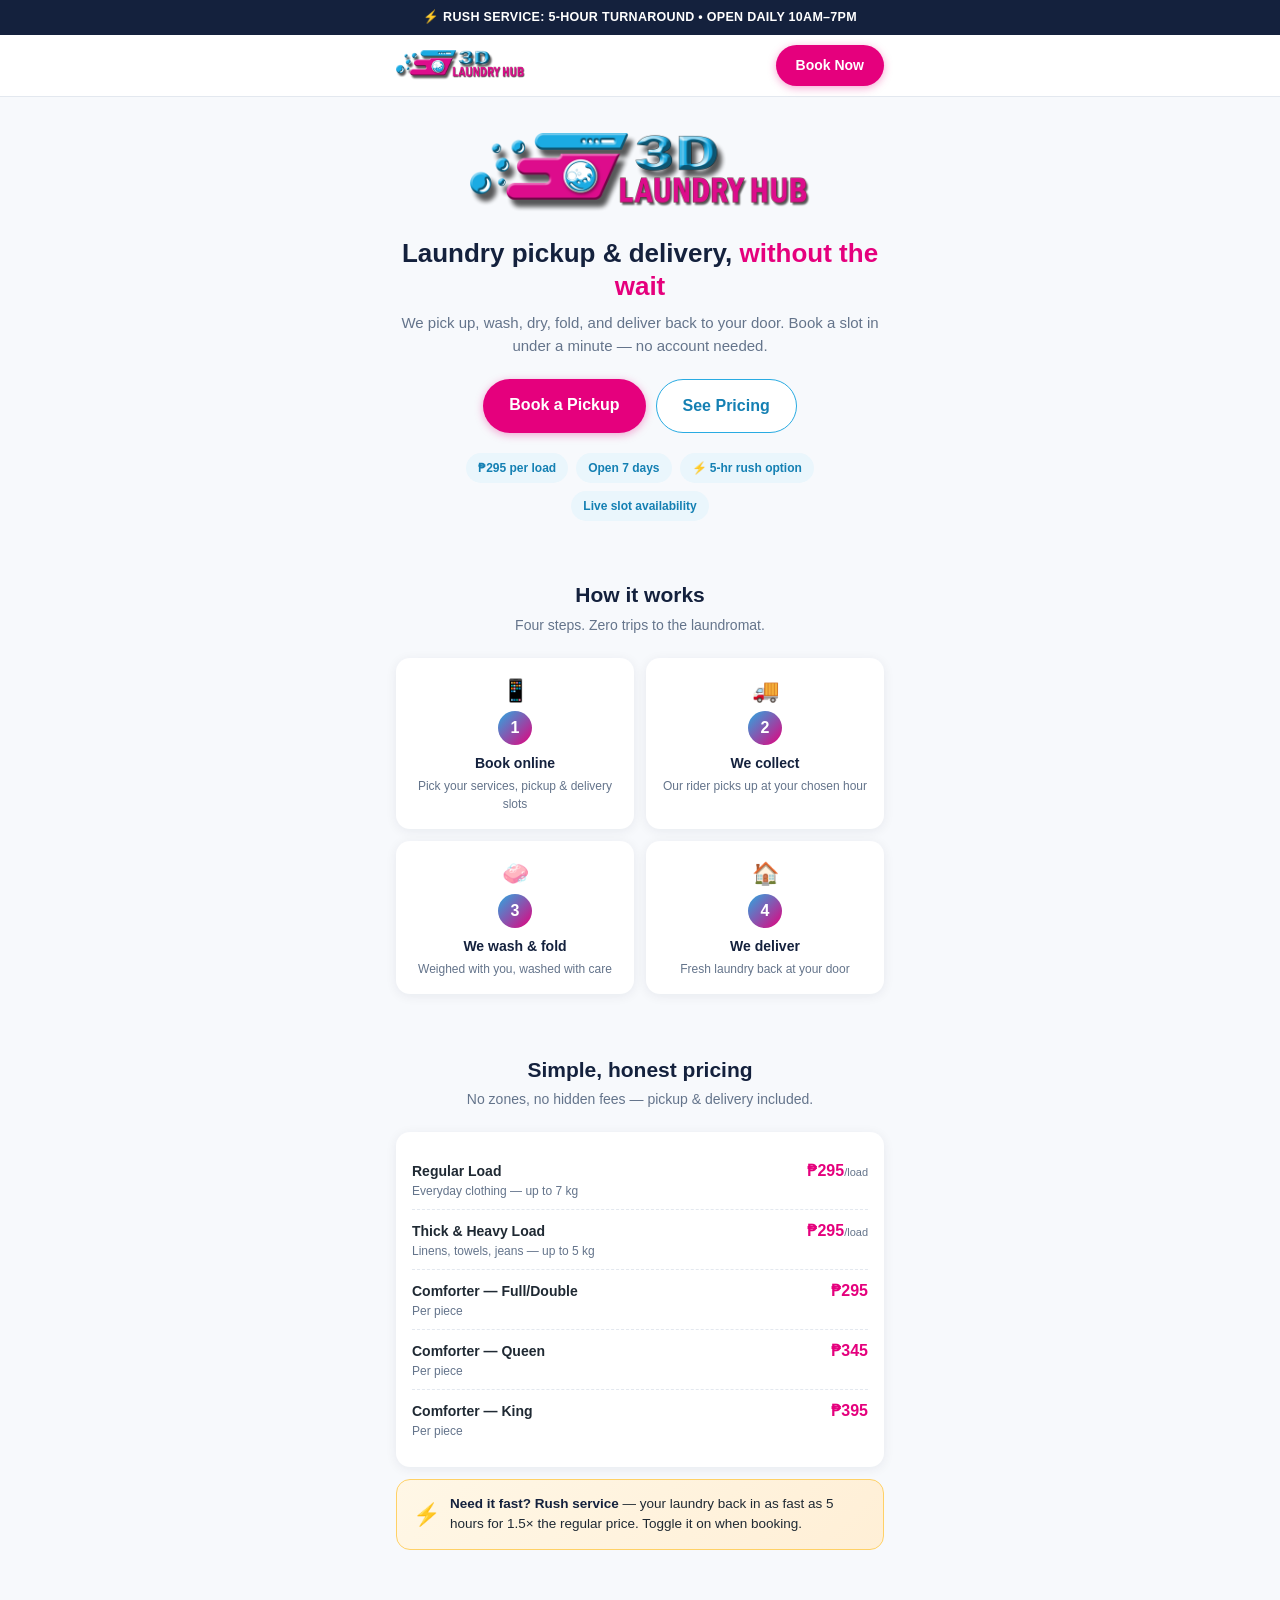
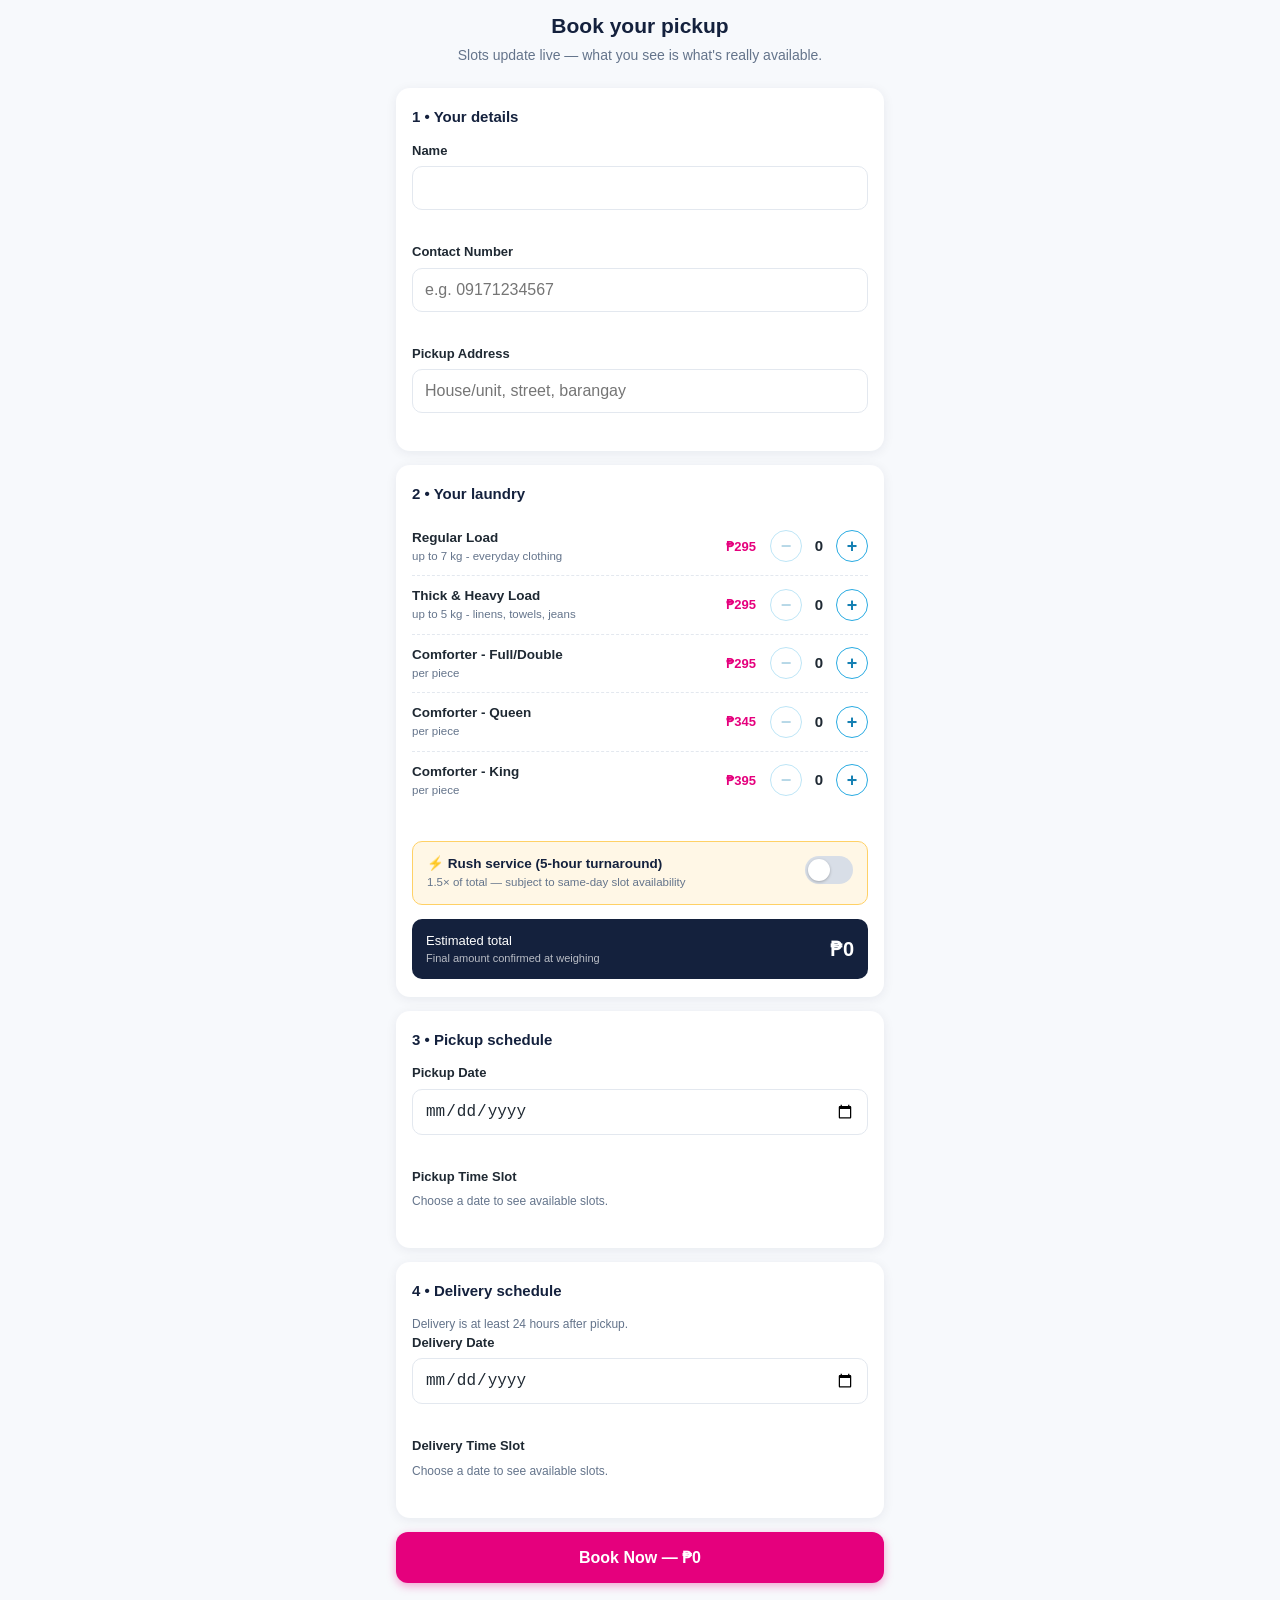
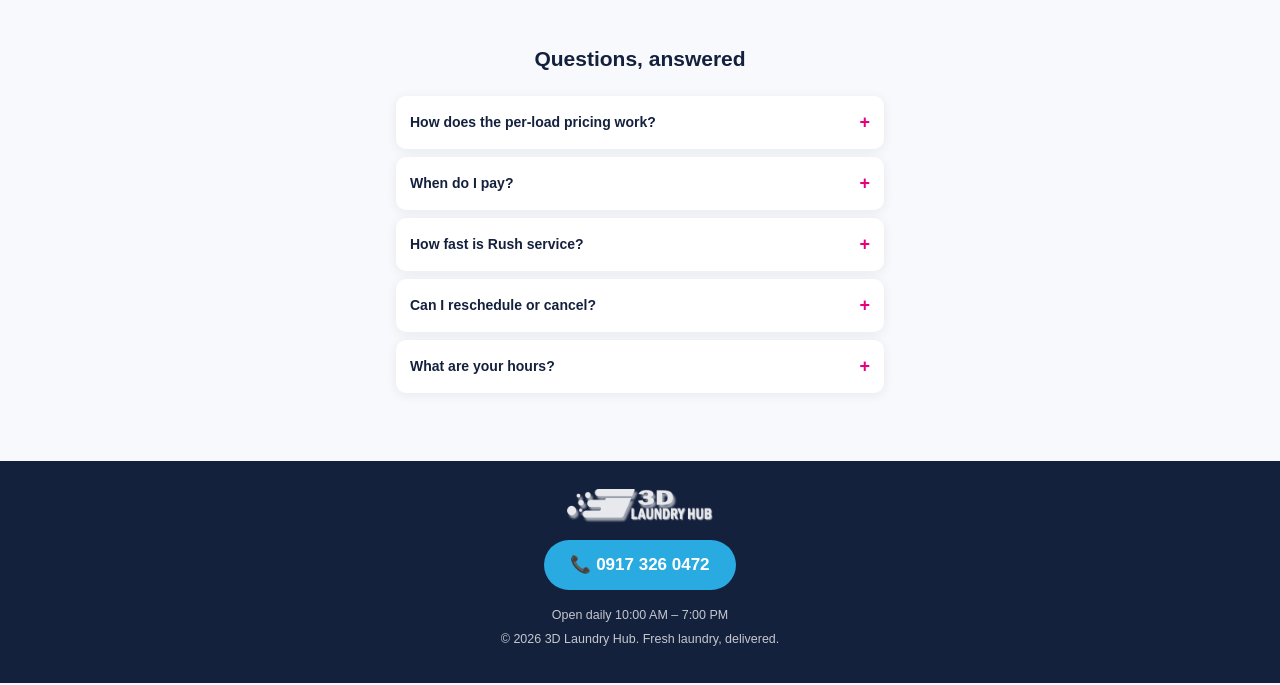
==== index.html @ 8d968ecc "Add files via upload" ====
<!DOCTYPE html>
<html lang="en">
<head>
  <meta charset="utf-8">
  <meta name="viewport" content="width=device-width, initial-scale=1">
  <title>3D Laundry Hub - Laundry Pickup & Delivery | Book Online</title>
  <meta name="description" content="Book laundry pickup & delivery online. Wash, dry & fold from P295/load. Rush 5-hour service available. Open 10AM-7PM daily.">
  <link rel="icon" type="image/png" href="icon.png">
  <link rel="apple-touch-icon" href="icon.png">
  <style>
    :root {
      --pink: #e5007d;
      --pink-dark: #b80065;
      --blue: #29abe2;
      --blue-dark: #1580b3;
      --navy: #14213d;
      --ok: #2e9e5b;
      --err: #d1453b;
      --bg: #f7f9fc;
      --card: #ffffff;
      --border: #e3e8ef;
      --text: #1f2933;
      --muted: #64748b;
      --radius: 14px;
      --shadow: 0 2px 12px rgba(20, 33, 61, 0.07);
    }
    * { box-sizing: border-box; }
    html { scroll-behavior: smooth; }
    body {
      margin: 0;
      font-family: -apple-system, BlinkMacSystemFont, "Segoe UI", Roboto, Helvetica, Arial, sans-serif;
      background: var(--bg);
      color: var(--text);
      line-height: 1.5;
    }
    .wrap { max-width: 520px; margin: 0 auto; padding: 0 16px; }

    /* Promo bar */
    .promo {
      background: var(--navy);
      color: #fff;
      text-align: center;
      font-size: 12.5px;
      font-weight: 600;
      letter-spacing: 0.3px;
      padding: 8px 12px;
    }
    .promo .zap { color: #ffd166; }

    /* Header */
    .site-header {
      position: sticky;
      top: 0;
      z-index: 50;
      background: rgba(255,255,255,0.95);
      backdrop-filter: blur(8px);
      border-bottom: 1px solid var(--border);
    }
    .site-header .bar {
      display: flex;
      align-items: center;
      justify-content: space-between;
      padding: 10px 16px;
      max-width: 520px;
      margin: 0 auto;
    }
    .site-header img { height: 30px; width: auto; }
    .btn {
      display: inline-block;
      border: none;
      border-radius: 999px;
      font-weight: 700;
      cursor: pointer;
      text-decoration: none;
      text-align: center;
    }
    .btn-primary {
      background: var(--pink);
      color: #fff;
      padding: 10px 20px;
      font-size: 14px;
      box-shadow: 0 2px 8px rgba(229, 0, 125, 0.35);
    }
    .btn-primary:active { background: var(--pink-dark); }

    /* Hero */
    .hero { text-align: center; padding: 36px 0 28px; }
    .hero img.logo { width: 82%; max-width: 340px; height: auto; margin-bottom: 18px; }
    .hero h1 {
      font-size: 26px;
      line-height: 1.25;
      margin: 0 0 10px;
      color: var(--navy);
      font-weight: 800;
    }
    .hero h1 .accent { color: var(--pink); }
    .hero p.sub { color: var(--muted); font-size: 15px; margin: 0 0 22px; }
    .hero .cta-row { display: flex; gap: 10px; justify-content: center; flex-wrap: wrap; }
    .btn-big { padding: 14px 26px; font-size: 16px; }
    .btn-ghost {
      background: #fff;
      color: var(--blue-dark);
      border: 1.5px solid var(--blue);
      padding: 14px 26px;
      font-size: 16px;
    }
    .badges { display: flex; gap: 8px; justify-content: center; flex-wrap: wrap; margin-top: 20px; }
    .badge {
      background: #eaf6fc;
      color: var(--blue-dark);
      font-size: 12px;
      font-weight: 600;
      padding: 6px 12px;
      border-radius: 999px;
    }

    /* Sections */
    section { padding: 30px 0; }
    .section-title {
      text-align: center;
      font-size: 21px;
      font-weight: 800;
      color: var(--navy);
      margin: 0 0 4px;
    }
    .section-sub { text-align: center; color: var(--muted); font-size: 14px; margin: 0 0 22px; }

    /* Steps */
    .steps { display: grid; grid-template-columns: 1fr 1fr; gap: 12px; }
    .step {
      background: var(--card);
      border-radius: var(--radius);
      padding: 16px 14px;
      box-shadow: var(--shadow);
      text-align: center;
    }
    .step .num {
      width: 34px; height: 34px;
      border-radius: 50%;
      background: linear-gradient(135deg, var(--blue), var(--pink));
      color: #fff;
      font-weight: 800;
      line-height: 34px;
      margin: 0 auto 8px;
    }
    .step .emoji { font-size: 22px; display: block; margin-bottom: 4px; }
    .step h3 { font-size: 14px; margin: 0 0 3px; color: var(--navy); }
    .step p { font-size: 12px; color: var(--muted); margin: 0; }

    /* Pricing */
    .price-card {
      background: var(--card);
      border-radius: var(--radius);
      box-shadow: var(--shadow);
      padding: 18px 16px;
      margin-bottom: 12px;
    }
    .price-row {
      display: flex;
      justify-content: space-between;
      align-items: baseline;
      padding: 9px 0;
      border-bottom: 1px dashed var(--border);
    }
    .price-row:last-child { border-bottom: none; }
    .price-row .name { font-size: 14px; font-weight: 600; }
    .price-row .name small { display: block; font-weight: 400; color: var(--muted); font-size: 12px; }
    .price-row .amt { font-size: 16px; font-weight: 800; color: var(--pink); white-space: nowrap; }
    .rush-banner {
      background: linear-gradient(135deg, #fff7e6, #ffefd6);
      border: 1px solid #ffd166;
      border-radius: var(--radius);
      padding: 14px 16px;
      font-size: 13.5px;
      display: flex;
      gap: 10px;
      align-items: center;
    }
    .rush-banner .icon { font-size: 22px; }
    .rush-banner b { color: var(--navy); }

    /* Booking form */
    .card {
      background: var(--card);
      border-radius: var(--radius);
      padding: 18px 16px;
      margin-bottom: 14px;
      box-shadow: var(--shadow);
    }
    .card h2 { font-size: 15px; margin: 0 0 12px; color: var(--navy); }
    label { display: block; font-size: 13px; font-weight: 600; margin: 12px 0 6px; }
    label:first-of-type { margin-top: 0; }
    input[type="text"], input[type="tel"], input[type="date"] {
      width: 100%;
      padding: 12px;
      font-size: 16px;
      border: 1px solid var(--border);
      border-radius: 10px;
      background: #fff;
      color: var(--text);
    }
    input:focus { outline: 2px solid var(--blue); outline-offset: 1px; }
    .error-text { color: var(--err); font-size: 12.5px; margin-top: 5px; min-height: 15px; }

    /* Service quantity rows */
    .svc-row {
      display: flex;
      align-items: center;
      justify-content: space-between;
      gap: 10px;
      padding: 10px 0;
      border-bottom: 1px dashed var(--border);
    }
    .svc-row:last-of-type { border-bottom: none; }
    .svc-info { flex: 1; }
    .svc-info .n { font-size: 13.5px; font-weight: 600; }
    .svc-info .d { font-size: 11.5px; color: var(--muted); }
    .svc-price { font-size: 13px; font-weight: 700; color: var(--pink); white-space: nowrap; margin-right: 4px; }
    .qty { display: flex; align-items: center; gap: 8px; }
    .qty button {
      width: 32px; height: 32px;
      border-radius: 50%;
      border: 1.5px solid var(--blue);
      background: #fff;
      color: var(--blue-dark);
      font-size: 18px;
      font-weight: 700;
      cursor: pointer;
      line-height: 1;
    }
    .qty button:disabled { opacity: 0.3; cursor: default; }
    .qty .q { min-width: 18px; text-align: center; font-weight: 700; font-size: 15px; }

    /* Rush toggle */
    .rush-toggle {
      display: flex;
      align-items: center;
      justify-content: space-between;
      background: #fff7e6;
      border: 1px solid #ffd166;
      border-radius: 10px;
      padding: 12px 14px;
      margin-top: 12px;
    }
    .rush-toggle .t { font-size: 13.5px; font-weight: 700; color: var(--navy); }
    .rush-toggle .t small { display: block; font-weight: 400; color: var(--muted); font-size: 11.5px; }
    .switch { position: relative; width: 48px; height: 28px; flex-shrink: 0; }
    .switch input { opacity: 0; width: 0; height: 0; }
    .slider {
      position: absolute; inset: 0;
      background: #d8dee7;
      border-radius: 999px;
      transition: 0.2s;
      cursor: pointer;
    }
    .slider:before {
      content: "";
      position: absolute;
      width: 22px; height: 22px;
      left: 3px; top: 3px;
      background: #fff;
      border-radius: 50%;
      transition: 0.2s;
      box-shadow: 0 1px 3px rgba(0,0,0,0.25);
    }
    .switch input:checked + .slider { background: var(--pink); }
    .switch input:checked + .slider:before { transform: translateX(20px); }

    /* Total */
    .total-bar {
      display: flex;
      justify-content: space-between;
      align-items: center;
      margin-top: 14px;
      padding: 12px 14px;
      background: var(--navy);
      border-radius: 10px;
      color: #fff;
    }
    .total-bar .lbl { font-size: 13px; }
    .total-bar .lbl small { display: block; opacity: 0.7; font-size: 11px; }
    .total-bar .val { font-size: 20px; font-weight: 800; }

    /* Slots */
    .slot-grid { display: grid; grid-template-columns: 1fr 1fr 1fr; gap: 8px; margin-top: 4px; }
    .slot-btn {
      padding: 10px 4px;
      font-size: 12px;
      font-weight: 600;
      border: 1.5px solid var(--border);
      border-radius: 10px;
      background: #fff;
      text-align: center;
      cursor: pointer;
    }
    .slot-btn.selected { border-color: var(--pink); background: var(--pink); color: #fff; }
    .slot-btn.full {
      background: #eef1f5;
      color: #b3bcc7;
      border-color: #eef1f5;
      cursor: not-allowed;
      text-decoration: line-through;
    }
    .slot-hint { font-size: 12px; color: var(--muted); margin-top: 6px; }

    button#submitBtn {
      width: 100%;
      padding: 16px;
      font-size: 16px;
      font-weight: 800;
      color: #fff;
      background: var(--pink);
      border: none;
      border-radius: 12px;
      cursor: pointer;
      box-shadow: 0 3px 10px rgba(229, 0, 125, 0.35);
    }
    button#submitBtn:disabled { background: #d8a0c2; cursor: not-allowed; box-shadow: none; }

    .banner {
      display: none;
      padding: 12px 14px;
      border-radius: 10px;
      font-size: 13.5px;
      margin-bottom: 14px;
    }
    .banner.error { background: #fdeceb; color: var(--err); border: 1px solid #f6c7c3; }

    /* Confirmation */
    #confirmScreen { display: none; text-align: center; padding-top: 10px; }
    #confirmScreen .check {
      width: 60px; height: 60px;
      border-radius: 50%;
      background: var(--ok);
      color: #fff;
      font-size: 32px;
      line-height: 60px;
      margin: 0 auto 14px;
    }
    .code-box {
      background: #eaf6fc;
      border: 2px dashed var(--blue);
      border-radius: 12px;
      padding: 12px;
      margin: 14px 0;
    }
    .code-box .c { font-size: 26px; font-weight: 800; letter-spacing: 3px; color: var(--navy); }
    .code-box .l { font-size: 12px; color: var(--muted); }
    .summary-row {
      display: flex; justify-content: space-between;
      padding: 10px 0;
      border-bottom: 1px solid var(--border);
      font-size: 14px; text-align: left;
    }
    .summary-row:last-child { border-bottom: none; }
    .summary-row .label { color: var(--muted); }
    .summary-row .value { font-weight: 600; text-align: right; }

    /* FAQ */
    details {
      background: var(--card);
      border-radius: 10px;
      box-shadow: var(--shadow);
      margin-bottom: 8px;
      padding: 0 14px;
    }
    summary {
      font-size: 14px; font-weight: 600;
      padding: 13px 0;
      cursor: pointer;
      color: var(--navy);
      list-style: none;
      display: flex; justify-content: space-between; align-items: center;
    }
    summary::after { content: "+"; color: var(--pink); font-size: 18px; font-weight: 700; }
    details[open] summary::after { content: "-"; }
    details p { font-size: 13px; color: var(--muted); margin: 0 0 13px; }

    /* Footer */
    footer {
      background: var(--navy);
      color: #fff;
      text-align: center;
      padding: 28px 16px 34px;
      margin-top: 30px;
    }
    footer .phone {
      display: inline-block;
      background: var(--blue);
      color: #fff;
      font-weight: 800;
      font-size: 17px;
      padding: 12px 26px;
      border-radius: 999px;
      text-decoration: none;
      margin: 10px 0;
    }
    footer p { font-size: 12.5px; opacity: 0.75; margin: 6px 0 0; }

    .spinner {
      display: inline-block;
      width: 14px; height: 14px;
      border: 2px solid rgba(255,255,255,0.4);
      border-top-color: #fff;
      border-radius: 50%;
      animation: spin 0.7s linear infinite;
      margin-right: 6px;
      vertical-align: -2px;
    }
    @keyframes spin { to { transform: rotate(360deg); } }
  </style>
</head>
<body>

  <div class="promo"><span class="zap">&#9889;</span> RUSH SERVICE: 5-HOUR TURNAROUND &bull; OPEN DAILY 10AM&ndash;7PM</div>

  <header class="site-header">
    <div class="bar">
      <img src="logo.png" alt="3D Laundry Hub">
      <a href="#book" class="btn btn-primary">Book Now</a>
    </div>
  </header>

  <div class="wrap">

    <section class="hero">
      <img class="logo" src="logo.png" alt="3D Laundry Hub logo">
      <h1>Laundry pickup &amp; delivery, <span class="accent">without the wait</span></h1>
      <p class="sub">We pick up, wash, dry, fold, and deliver back to your door. Book a slot in under a minute &mdash; no account needed.</p>
      <div class="cta-row">
        <a href="#book" class="btn btn-primary btn-big">Book a Pickup</a>
        <a href="#pricing" class="btn btn-ghost">See Pricing</a>
      </div>
      <div class="badges">
        <span class="badge">&#8369;295 per load</span>
        <span class="badge">Open 7 days</span>
        <span class="badge">&#9889; 5-hr rush option</span>
        <span class="badge">Live slot availability</span>
      </div>
    </section>

    <section id="how">
      <h2 class="section-title">How it works</h2>
      <p class="section-sub">Four steps. Zero trips to the laundromat.</p>
      <div class="steps">
        <div class="step"><span class="emoji">&#128241;</span><div class="num">1</div><h3>Book online</h3><p>Pick your services, pickup &amp; delivery slots</p></div>
        <div class="step"><span class="emoji">&#128666;</span><div class="num">2</div><h3>We collect</h3><p>Our rider picks up at your chosen hour</p></div>
        <div class="step"><span class="emoji">&#129532;</span><div class="num">3</div><h3>We wash &amp; fold</h3><p>Weighed with you, washed with care</p></div>
        <div class="step"><span class="emoji">&#127968;</span><div class="num">4</div><h3>We deliver</h3><p>Fresh laundry back at your door</p></div>
      </div>
    </section>

    <section id="pricing">
      <h2 class="section-title">Simple, honest pricing</h2>
      <p class="section-sub">No zones, no hidden fees &mdash; pickup &amp; delivery included.</p>
      <div class="price-card">
        <div class="price-row">
          <div class="name">Regular Load<small>Everyday clothing &mdash; up to 7 kg</small></div>
          <div class="amt">&#8369;295<span style="font-size:11px;color:var(--muted);font-weight:400">/load</span></div>
        </div>
        <div class="price-row">
          <div class="name">Thick &amp; Heavy Load<small>Linens, towels, jeans &mdash; up to 5 kg</small></div>
          <div class="amt">&#8369;295<span style="font-size:11px;color:var(--muted);font-weight:400">/load</span></div>
        </div>
        <div class="price-row">
          <div class="name">Comforter &mdash; Full/Double<small>Per piece</small></div>
          <div class="amt">&#8369;295</div>
        </div>
        <div class="price-row">
          <div class="name">Comforter &mdash; Queen<small>Per piece</small></div>
          <div class="amt">&#8369;345</div>
        </div>
        <div class="price-row">
          <div class="name">Comforter &mdash; King<small>Per piece</small></div>
          <div class="amt">&#8369;395</div>
        </div>
      </div>
      <div class="rush-banner">
        <span class="icon">&#9889;</span>
        <div><b>Need it fast? Rush service</b> &mdash; your laundry back in as fast as 5 hours for 1.5&times; the regular price. Toggle it on when booking.</div>
      </div>
    </section>

    <section id="book">
      <h2 class="section-title">Book your pickup</h2>
      <p class="section-sub">Slots update live &mdash; what you see is what's really available.</p>

      <div id="errorBanner" class="banner error"></div>

      <form id="bookingForm" novalidate>
        <div class="card">
          <h2>1 &bull; Your details</h2>
          <label for="name">Name</label>
          <input type="text" id="name" autocomplete="name">
          <div class="error-text" id="err-name"></div>
          <label for="contact">Contact Number</label>
          <input type="tel" id="contact" autocomplete="tel" placeholder="e.g. 09171234567">
          <div class="error-text" id="err-contact"></div>
          <label for="location">Pickup Address</label>
          <input type="text" id="location" autocomplete="street-address" placeholder="House/unit, street, barangay">
          <div class="error-text" id="err-location"></div>
        </div>

        <div class="card">
          <h2>2 &bull; Your laundry</h2>
          <div id="services"></div>
          <div class="error-text" id="err-services"></div>
          <div class="rush-toggle">
            <div class="t">&#9889; Rush service (5-hour turnaround)<small>1.5&times; of total &mdash; subject to same-day slot availability</small></div>
            <label class="switch"><input type="checkbox" id="rushToggle"><span class="slider"></span></label>
          </div>
          <div class="total-bar">
            <div class="lbl">Estimated total<small>Final amount confirmed at weighing</small></div>
            <div class="val" id="totalVal">&#8369;0</div>
          </div>
        </div>

        <div class="card">
          <h2>3 &bull; Pickup schedule</h2>
          <label for="pickupDate">Pickup Date</label>
          <input type="date" id="pickupDate">
          <div class="error-text" id="err-pickupDate"></div>
          <label>Pickup Time Slot</label>
          <div id="pickupSlots"><div class="slot-hint">Choose a date to see available slots.</div></div>
          <div class="error-text" id="err-pickupSlot"></div>
        </div>

        <div class="card">
          <h2>4 &bull; Delivery schedule</h2>
          <div class="slot-hint" id="turnaroundHint">Delivery is at least 24 hours after pickup.</div>
          <label for="deliveryDate">Delivery Date</label>
          <input type="date" id="deliveryDate">
          <div class="error-text" id="err-deliveryDate"></div>
          <label>Delivery Time Slot</label>
          <div id="deliverySlots"><div class="slot-hint">Choose a date to see available slots.</div></div>
          <div class="error-text" id="err-deliverySlot"></div>
        </div>

        <button type="submit" id="submitBtn">Book Now &mdash; <span id="btnTotal">&#8369;0</span></button>
      </form>

      <div id="confirmScreen">
        <div class="card">
          <div class="check">&#10003;</div>
          <h2 style="font-size:18px;">Booking Confirmed!</h2>
          <p style="color:var(--muted);font-size:13.5px;margin-top:0;">Thank you, <span id="confirmName"></span>! Save your booking code:</p>
          <div class="code-box">
            <div class="c" id="confirmCode"></div>
            <div class="l">Use this code to manage your booking</div>
          </div>
          <div class="summary-row"><span class="label">Services</span><span class="value" id="confirmServices"></span></div>
          <div class="summary-row"><span class="label">Pickup</span><span class="value" id="confirmPickup"></span></div>
          <div class="summary-row"><span class="label">Delivery</span><span class="value" id="confirmDelivery"></span></div>
          <div class="summary-row"><span class="label">Estimated Total</span><span class="value" id="confirmTotal"></span></div>
          <p style="font-size:12.5px;color:var(--muted);margin-top:14px;">
            Final amount is confirmed after weighing at pickup.
            Pay by cash or GCash upon verification &mdash; our rider will assist you.
          </p>
        </div>
      </div>
    </section>

    <section id="faq">
      <h2 class="section-title">Questions, answered</h2>
      <p class="section-sub"></p>
      <details>
        <summary>How does the per-load pricing work?</summary>
        <p>One load is up to 7 kg of regular clothing, or up to 5 kg of thick and heavy items (linens, towels, jeans). We weigh with a digital scale at pickup, in front of you, so the final price is transparent.</p>
      </details>
      <details>
        <summary>When do I pay?</summary>
        <p>After weighing and verification. Pay by cash or GCash &mdash; whichever is easier for you.</p>
      </details>
      <details>
        <summary>How fast is Rush service?</summary>
        <p>As fast as 5 hours from pickup, at 1.5&times; the regular price. Book an early slot (10AM&ndash;1PM pickup) to get same-day delivery.</p>
      </details>
      <details>
        <summary>Can I reschedule or cancel?</summary>
        <p>Yes &mdash; up to the day before your pickup (at least 24 hours notice). Keep your booking code and call us at 0917 326 0472. Self-service rescheduling is coming soon.</p>
      </details>
      <details>
        <summary>What are your hours?</summary>
        <p>We pick up and deliver every day, 10:00 AM to 7:00 PM, in one-hour slots you choose at booking.</p>
      </details>
    </section>

  </div>

  <footer>
    <img src="logo.png" alt="3D Laundry Hub" style="height:34px;filter:brightness(0) invert(1);opacity:0.9;">
    <br>
    <a class="phone" href="tel:09173260472">&#128222; 0917 326 0472</a>
    <p>Open daily 10:00 AM &ndash; 7:00 PM</p>
    <p>&copy; 2026 3D Laundry Hub. Fresh laundry, delivered.</p>
  </footer>

  <script>
    // ====== CONFIG ======
    var API_URL = 'https://script.google.com/macros/s/AKfycby7YtYUymMwzkfJgc5pxge6_zR0FR2Ddfw6ndvMZjZe4oZKZ6F4SxJYLEiwTMeZkJSp/exec';

    var SLOT_LABELS = [
      '10:00 AM - 11:00 AM', '11:00 AM - 12:00 PM', '12:00 PM - 1:00 PM',
      '1:00 PM - 2:00 PM', '2:00 PM - 3:00 PM', '3:00 PM - 4:00 PM',
      '4:00 PM - 5:00 PM', '5:00 PM - 6:00 PM', '6:00 PM - 7:00 PM'
    ];
    var SLOT_START_HOUR = 10; // slot i starts at (10 + i):00

    var SERVICES = [
      { id: 'load_regular', name: 'Regular Load', desc: 'up to 7 kg - everyday clothing', price: 295, unit: 'load' },
      { id: 'load_heavy', name: 'Thick & Heavy Load', desc: 'up to 5 kg - linens, towels, jeans', price: 295, unit: 'load' },
      { id: 'comforter_full', name: 'Comforter - Full/Double', desc: 'per piece', price: 295, unit: 'pc' },
      { id: 'comforter_queen', name: 'Comforter - Queen', desc: 'per piece', price: 345, unit: 'pc' },
      { id: 'comforter_king', name: 'Comforter - King', desc: 'per piece', price: 395, unit: 'pc' }
    ];
    var RUSH_MULTIPLIER = 1.5;
    var NORMAL_GAP_HOURS = 24;
    var RUSH_GAP_HOURS = 5;

    // ====== STATE ======
    var state = {
      qty: {},
      rush: false,
      pickupSlot: null,
      deliverySlot: null,
      pickupAvailability: {},
      deliveryAvailability: {}
    };
    SERVICES.forEach(function (s) { state.qty[s.id] = 0; });

    var form = document.getElementById('bookingForm');
    var submitBtn = document.getElementById('submitBtn');
    var errorBanner = document.getElementById('errorBanner');
    var pickupDateInput = document.getElementById('pickupDate');
    var deliveryDateInput = document.getElementById('deliveryDate');
    var pickupSlotsEl = document.getElementById('pickupSlots');
    var deliverySlotsEl = document.getElementById('deliverySlots');
    var rushToggle = document.getElementById('rushToggle');

    // ====== HELPERS ======
    function todayISO() {
      var d = new Date();
      var tz = d.getTimezoneOffset() * 60000;
      return new Date(d - tz).toISOString().slice(0, 10);
    }
    function addDays(iso, n) {
      var d = new Date(iso + 'T00:00:00');
      d.setDate(d.getDate() + n);
      var tz = d.getTimezoneOffset() * 60000;
      return new Date(d - tz).toISOString().slice(0, 10);
    }
    function peso(n) { return '₱' + n.toLocaleString('en-PH'); }
    function gapHours() { return state.rush ? RUSH_GAP_HOURS : NORMAL_GAP_HOURS; }

    function slotStartMs(dateStr, slotIdx) {
      return new Date(dateStr + 'T00:00:00').getTime() + (SLOT_START_HOUR + slotIdx) * 3600000;
    }

    function minDeliveryDate() {
      if (!pickupDateInput.value) return addDays(todayISO(), state.rush ? 0 : 1);
      if (state.rush) {
        // Rush: same-day possible only if a slot exists >= pickup + 5h
        if (state.pickupSlot !== null) {
          var pIdx = SLOT_LABELS.indexOf(state.pickupSlot);
          var lastStart = slotStartMs(pickupDateInput.value, SLOT_LABELS.length - 1);
          if (lastStart >= slotStartMs(pickupDateInput.value, pIdx) + RUSH_GAP_HOURS * 3600000) {
            return pickupDateInput.value;
          }
        }
        return addDays(pickupDateInput.value, 1);
      }
      return addDays(pickupDateInput.value, 1);
    }

    function isSlotTooEarly(slot) {
      if (!pickupDateInput.value || !state.pickupSlot || !deliveryDateInput.value) return false;
      var pIdx = SLOT_LABELS.indexOf(state.pickupSlot);
      var dIdx = SLOT_LABELS.indexOf(slot);
      return slotStartMs(deliveryDateInput.value, dIdx) <
             slotStartMs(pickupDateInput.value, pIdx) + gapHours() * 3600000;
    }

    // ====== SERVICES UI ======
    function renderServices() {
      var wrap = document.getElementById('services');
      wrap.innerHTML = '';
      SERVICES.forEach(function (s) {
        var row = document.createElement('div');
        row.className = 'svc-row';
        row.innerHTML =
          '<div class="svc-info"><div class="n">' + s.name + '</div><div class="d">' + s.desc + '</div></div>' +
          '<div class="svc-price">' + peso(s.price) + '</div>';
        var qty = document.createElement('div');
        qty.className = 'qty';
        var minus = document.createElement('button');
        minus.type = 'button'; minus.textContent = '−';
        var q = document.createElement('span');
        q.className = 'q'; q.textContent = state.qty[s.id];
        var plus = document.createElement('button');
        plus.type = 'button'; plus.textContent = '+';
        minus.disabled = state.qty[s.id] === 0;
        minus.addEventListener('click', function () { changeQty(s.id, -1); });
        plus.addEventListener('click', function () { changeQty(s.id, 1); });
        qty.appendChild(minus); qty.appendChild(q); qty.appendChild(plus);
        row.appendChild(qty);
        wrap.appendChild(row);
      });
    }
    function changeQty(id, delta) {
      state.qty[id] = Math.max(0, Math.min(9, state.qty[id] + delta));
      document.getElementById('err-services').textContent = '';
      renderServices();
      updateTotal();
    }
    function baseTotal() {
      return SERVICES.reduce(function (sum, s) { return sum + s.price * state.qty[s.id]; }, 0);
    }
    function estimatedTotal() {
      var t = baseTotal();
      return state.rush ? Math.round(t * RUSH_MULTIPLIER) : t;
    }
    function updateTotal() {
      var t = estimatedTotal();
      document.getElementById('totalVal').textContent = peso(t);
      document.getElementById('btnTotal').textContent = peso(t);
    }

    // ====== SLOTS UI ======
    function renderSlots(container, type) {
      container.innerHTML = '';
      container.className = 'slot-grid';
      SLOT_LABELS.forEach(function (slot) {
        var btn = document.createElement('div');
        btn.className = 'slot-btn';
        btn.textContent = slot.replace(':00', '').replace(':00', '').replace(' - ', '-');
        var availability = type === 'pickup' ? state.pickupAvailability : state.deliveryAvailability;
        var remaining = availability[slot];
        var isFull = remaining !== undefined && remaining <= 0;
        var tooEarly = type === 'delivery' && isSlotTooEarly(slot);
        if (isFull || tooEarly) {
          btn.classList.add('full');
        } else {
          btn.addEventListener('click', function () { selectSlot(type, slot); });
        }
        var selected = type === 'pickup' ? state.pickupSlot : state.deliverySlot;
        if (selected === slot && !isFull && !tooEarly) btn.classList.add('selected');
        container.appendChild(btn);
      });
    }

    function selectSlot(type, slot) {
      if (type === 'pickup') {
        state.pickupSlot = slot;
        document.getElementById('err-pickupSlot').textContent = '';
        syncDeliveryConstraints();
        renderSlots(pickupSlotsEl, 'pickup');
      } else {
        state.deliverySlot = slot;
        document.getElementById('err-deliverySlot').textContent = '';
        renderSlots(deliverySlotsEl, 'delivery');
      }
    }

    function syncDeliveryConstraints() {
      var minD = minDeliveryDate();
      deliveryDateInput.min = minD;
      if (pickupDateInput.value && (!deliveryDateInput.value || deliveryDateInput.value < minD)) {
        deliveryDateInput.value = minD;
        loadAvailability('delivery');
        return;
      }
      if (state.deliverySlot && isSlotTooEarly(state.deliverySlot)) state.deliverySlot = null;
      if (deliveryDateInput.value) renderSlots(deliverySlotsEl, 'delivery');
    }

    // ====== API ======
    function api(payload) {
      return fetch(API_URL, {
        method: 'POST',
        body: JSON.stringify(payload) // text/plain body avoids CORS preflight
      }).then(function (r) { return r.json(); });
    }

    function loadAvailability(type) {
      var dateInput = type === 'pickup' ? pickupDateInput : deliveryDateInput;
      var container = type === 'pickup' ? pickupSlotsEl : deliverySlotsEl;
      if (type === 'pickup') { state.pickupSlot = null; } else { state.deliverySlot = null; }
      if (!dateInput.value) {
        container.className = '';
        container.innerHTML = '<div class="slot-hint">Choose a date to see available slots.</div>';
        return;
      }
      container.className = '';
      container.innerHTML = '<div class="slot-hint">Loading availability&hellip;</div>';
      api({ action: 'availability', type: type, date: dateInput.value })
        .then(function (res) {
          if (!res.success) throw new Error(res.error || 'availability failed');
          if (type === 'pickup') { state.pickupAvailability = res.remaining; }
          else { state.deliveryAvailability = res.remaining; }
          renderSlots(container, type);
        })
        .catch(function () {
          container.className = '';
          container.innerHTML = '<div class="slot-hint">Could not load availability. Check your connection and re-pick the date.</div>';
        });
    }

    // ====== EVENTS ======
    rushToggle.addEventListener('change', function () {
      state.rush = rushToggle.checked;
      document.getElementById('turnaroundHint').textContent = state.rush
        ? '⚡ Rush: delivery as fast as 5 hours after pickup.'
        : 'Delivery is at least 24 hours after pickup.';
      updateTotal();
      syncDeliveryConstraints();
    });

    pickupDateInput.min = todayISO();
    deliveryDateInput.min = addDays(todayISO(), 1);

    pickupDateInput.addEventListener('change', function () {
      document.getElementById('err-pickupDate').textContent = '';
      if (pickupDateInput.value && pickupDateInput.value < todayISO()) {
        pickupDateInput.value = todayISO();
      }
      loadAvailability('pickup');
      syncDeliveryConstraints();
    });

    deliveryDateInput.addEventListener('change', function () {
      document.getElementById('err-deliveryDate').textContent = '';
      var minD = minDeliveryDate();
      if (deliveryDateInput.value && deliveryDateInput.value < minD) {
        deliveryDateInput.value = minD;
      }
      loadAvailability('delivery');
    });

    // ====== VALIDATE & SUBMIT ======
    function showBanner(msg) {
      errorBanner.textContent = msg;
      errorBanner.style.display = 'block';
      errorBanner.scrollIntoView({ behavior: 'smooth', block: 'center' });
    }
    function clearErrors() {
      document.querySelectorAll('.error-text').forEach(function (el) { el.textContent = ''; });
      errorBanner.style.display = 'none';
    }
    function setErr(f, m) { document.getElementById('err-' + f).textContent = m; }

    form.addEventListener('submit', function (e) {
      e.preventDefault();
      clearErrors();
      var valid = true;
      var name = document.getElementById('name').value.trim();
      var contact = document.getElementById('contact').value.trim();
      var location = document.getElementById('location').value.trim();

      if (!name) { setErr('name', 'Name is required.'); valid = false; }
      if (!contact || !/^[0-9+\-\s()]{7,15}$/.test(contact)) { setErr('contact', 'Enter a valid contact number.'); valid = false; }
      if (!location) { setErr('location', 'Pickup address is required.'); valid = false; }
      if (baseTotal() === 0) { setErr('services', 'Add at least one load or comforter.'); valid = false; }
      if (!pickupDateInput.value) { setErr('pickupDate', 'Pickup date is required.'); valid = false; }
      if (!deliveryDateInput.value) { setErr('deliveryDate', 'Delivery date is required.'); valid = false; }
      if (!state.pickupSlot) { setErr('pickupSlot', 'Choose a pickup time slot.'); valid = false; }
      if (!state.deliverySlot) { setErr('deliverySlot', 'Choose a delivery time slot.'); valid = false; }
      if (state.pickupSlot && state.deliverySlot && isSlotTooEarly(state.deliverySlot)) {
        setErr('deliverySlot', 'That delivery slot is inside the turnaround time. Pick a later one.'); valid = false;
      }
      if (!valid) return;

      var services = SERVICES.filter(function (s) { return state.qty[s.id] > 0; })
        .map(function (s) { return { id: s.id, name: s.name, qty: state.qty[s.id], price: s.price }; });

      submitBtn.disabled = true;
      submitBtn.innerHTML = '<span class="spinner"></span>Booking&hellip;';

      api({
        action: 'submit',
        name: name, contact: contact, location: location,
        pickupDate: pickupDateInput.value, pickupSlot: state.pickupSlot,
        deliveryDate: deliveryDateInput.value, deliverySlot: state.deliverySlot,
        services: services, rush: state.rush, estimatedTotal: estimatedTotal()
      }).then(function (res) {
        submitBtn.disabled = false;
        submitBtn.innerHTML = 'Book Now &mdash; <span id="btnTotal">' + peso(estimatedTotal()) + '</span>';
        if (!res.success) {
          showBanner(res.error || 'Something went wrong. Please try again.');
          if (res.field === 'pickup') loadAvailability('pickup');
          if (res.field === 'delivery') loadAvailability('delivery');
          return;
        }
        var b = res.booking;
        document.getElementById('confirmName').textContent = b.name;
        document.getElementById('confirmCode').textContent = b.code;
        document.getElementById('confirmServices').textContent = services.map(function (s) { return s.qty + '× ' + s.name; }).join(', ') + (state.rush ? ' (RUSH)' : '');
        document.getElementById('confirmPickup').textContent = b.pickupDate + ', ' + b.pickupSlot;
        document.getElementById('confirmDelivery').textContent = b.deliveryDate + ', ' + b.deliverySlot;
        document.getElementById('confirmTotal').textContent = peso(b.estimatedTotal) + ' (estimated)';
        form.style.display = 'none';
        document.getElementById('confirmScreen').style.display = 'block';
        document.getElementById('confirmScreen').scrollIntoView({ behavior: 'smooth' });
      }).catch(function () {
        submitBtn.disabled = false;
        submitBtn.innerHTML = 'Book Now &mdash; <span id="btnTotal">' + peso(estimatedTotal()) + '</span>';
        showBanner('Could not submit. Please check your connection and try again.');
      });
    });

    // ====== INIT ======
    renderServices();
    updateTotal();
  </script>
</body>
</html>
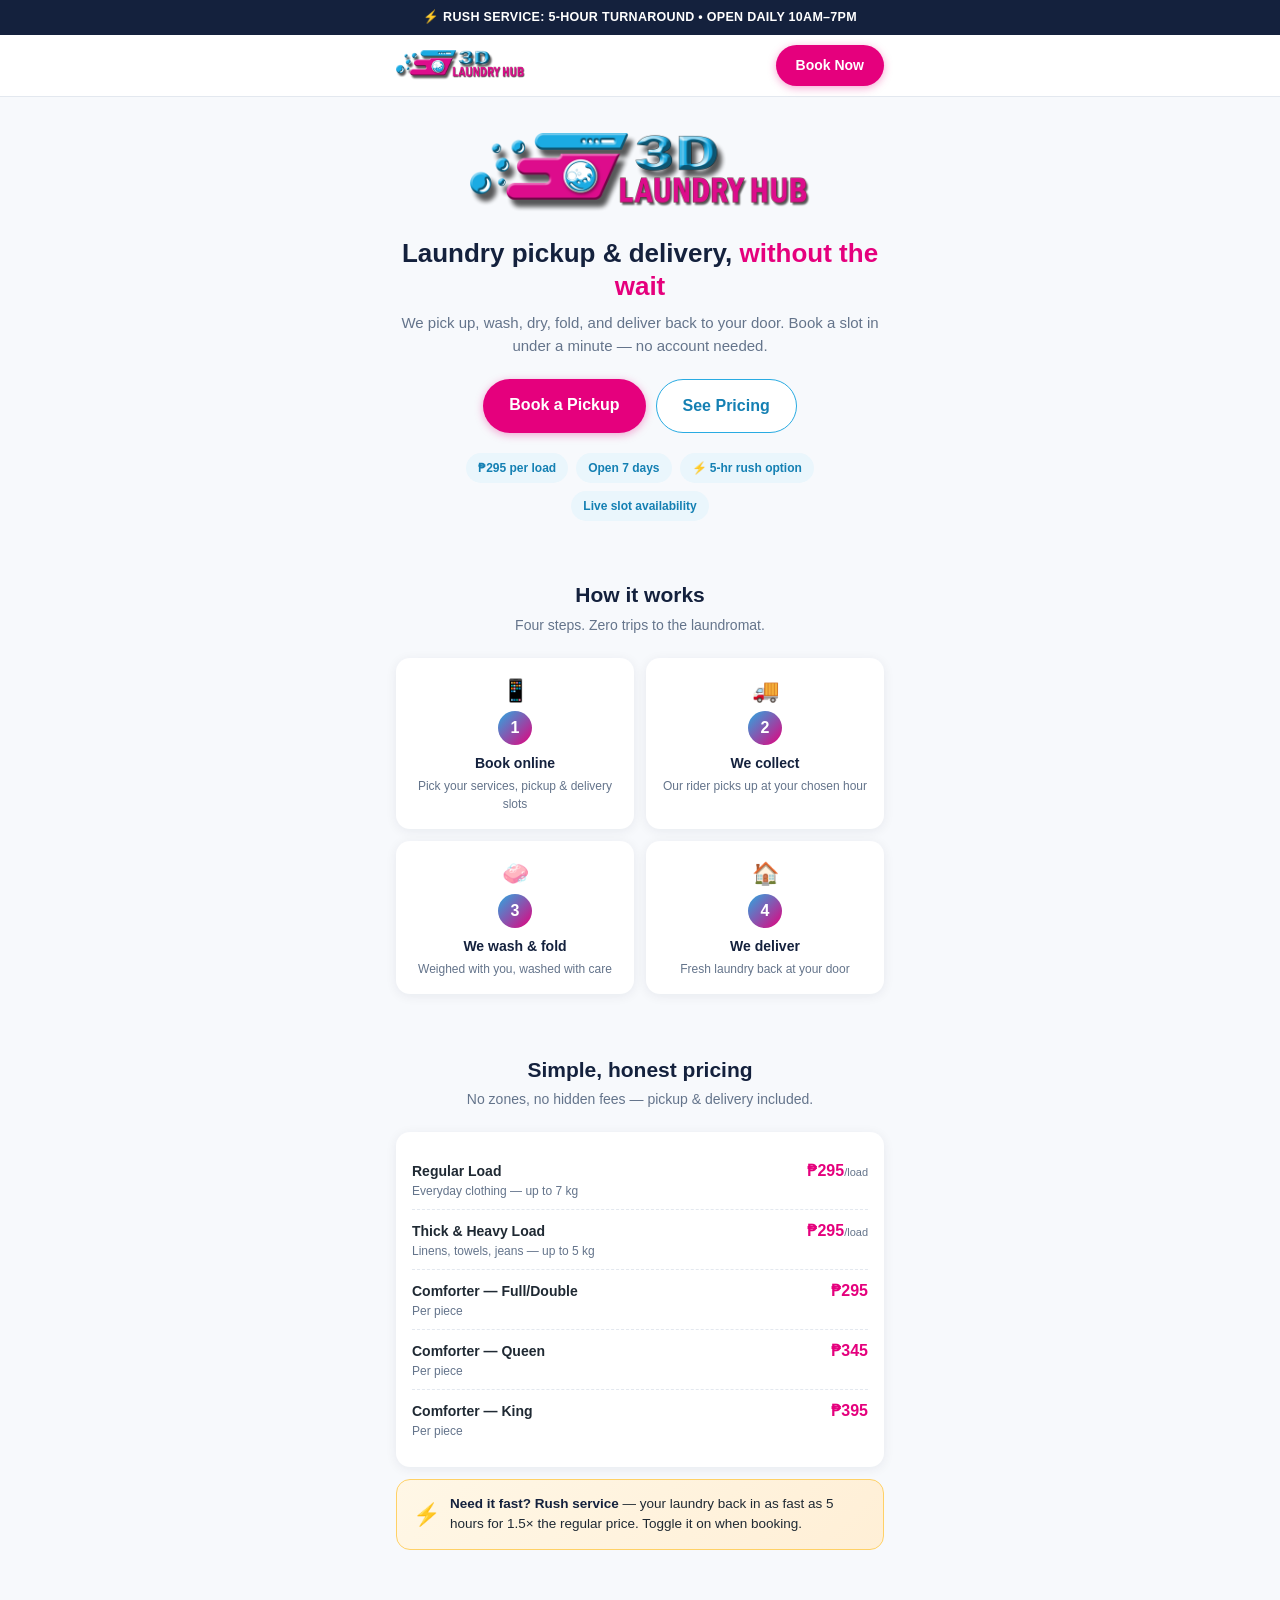
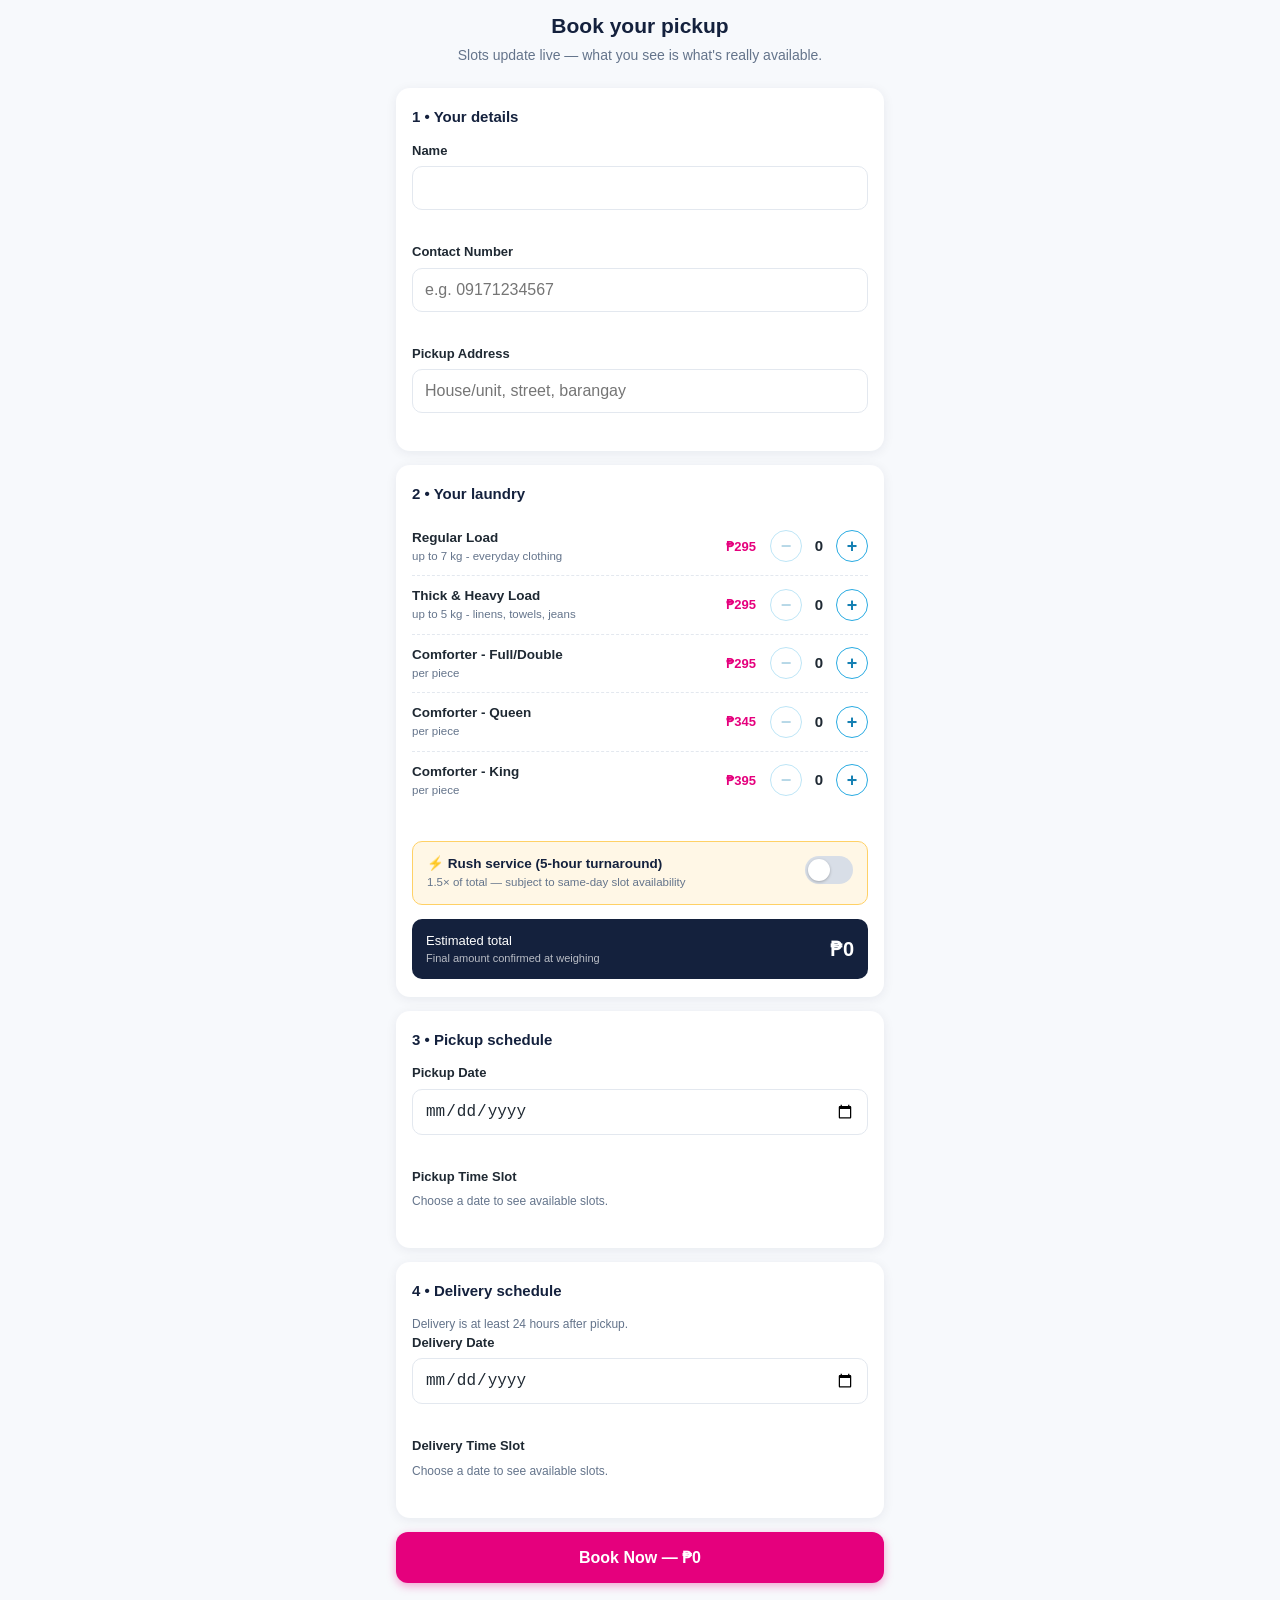
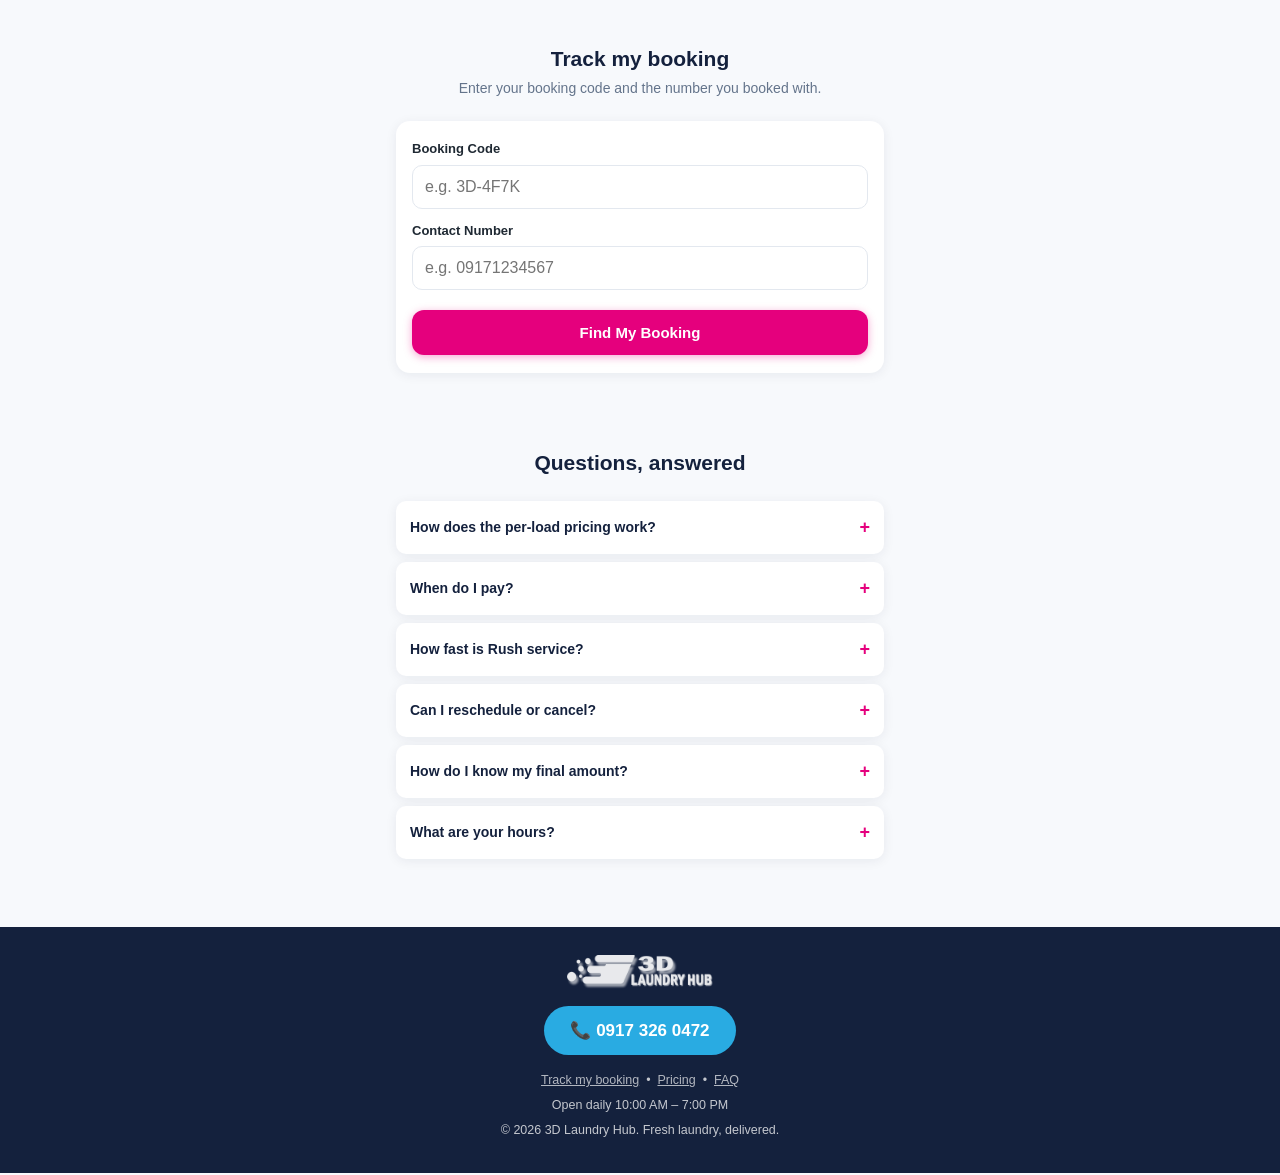
==== commit 2f4d3de9: "Add files via upload" ====
--- a/index.html
+++ b/index.html
@@ -556,7 +556,53 @@
             Final amount is confirmed after weighing at pickup.
             Pay by cash or GCash upon verification &mdash; our rider will assist you.
           </p>
+          <a href="#track" class="btn btn-ghost" style="width:100%;padding:12px;border-radius:12px;font-size:14px;box-sizing:border-box;">Track this booking</a>
         </div>
+      </div>
+    </section>
+
+    <section id="track">
+      <h2 class="section-title">Track my booking</h2>
+      <p class="section-sub">Enter your booking code and the number you booked with.</p>
+      <div class="card">
+        <label for="trackCode">Booking Code</label>
+        <input type="text" id="trackCode" placeholder="e.g. 3D-4F7K" autocapitalize="characters">
+        <label for="trackPhone">Contact Number</label>
+        <input type="tel" id="trackPhone" placeholder="e.g. 09171234567">
+        <div class="error-text" id="err-track"></div>
+        <button type="button" id="trackBtn" class="btn btn-primary" style="width:100%;padding:14px;border-radius:12px;font-size:15px;">Find My Booking</button>
+      </div>
+
+      <div class="card" id="trackResult" style="display:none;">
+        <div style="display:flex;justify-content:space-between;align-items:center;margin-bottom:10px;">
+          <h2 style="margin:0;">Booking <span id="tbCode"></span></h2>
+          <span id="tbStatus" class="badge"></span>
+        </div>
+        <div class="summary-row"><span class="label">Services</span><span class="value" id="tbServices"></span></div>
+        <div class="summary-row"><span class="label">Pickup</span><span class="value" id="tbPickup"></span></div>
+        <div class="summary-row"><span class="label">Delivery</span><span class="value" id="tbDelivery"></span></div>
+        <div class="summary-row"><span class="label" id="tbAmountLabel">Amount</span><span class="value" id="tbAmount"></span></div>
+        <div class="summary-row"><span class="label">Payment</span><span class="value" id="tbPayment"></span></div>
+        <div class="slot-hint" id="tbAmountNote"></div>
+        <div id="tbActions" style="display:none;margin-top:14px;">
+          <button type="button" id="tbReschedBtn" class="btn btn-ghost" style="width:100%;padding:12px;border-radius:12px;font-size:14px;margin-bottom:8px;">Reschedule</button>
+          <button type="button" id="tbCancelBtn" class="btn" style="width:100%;padding:12px;border-radius:12px;font-size:14px;background:#fdeceb;color:var(--err);border:1.5px solid #f6c7c3;">Cancel this booking</button>
+        </div>
+        <div class="slot-hint" id="tbLocked" style="display:none;">Changes are closed within 24 hours of pickup. Need help? Call <a href="tel:09173260472">0917 326 0472</a>.</div>
+      </div>
+
+      <div class="card" id="reschedPanel" style="display:none;">
+        <h2>New schedule</h2>
+        <label for="rsPickupDate">New Pickup Date</label>
+        <input type="date" id="rsPickupDate">
+        <label>New Pickup Time Slot</label>
+        <div id="rsPickupSlots"><div class="slot-hint">Choose a date to see available slots.</div></div>
+        <label for="rsDeliveryDate">New Delivery Date</label>
+        <input type="date" id="rsDeliveryDate">
+        <label>New Delivery Time Slot</label>
+        <div id="rsDeliverySlots"><div class="slot-hint">Choose a date to see available slots.</div></div>
+        <div class="error-text" id="err-resched"></div>
+        <button type="button" id="rsSaveBtn" class="btn btn-primary" style="width:100%;padding:14px;border-radius:12px;font-size:15px;margin-top:10px;">Save New Schedule</button>
       </div>
     </section>
 
@@ -577,7 +623,11 @@
       </details>
       <details>
         <summary>Can I reschedule or cancel?</summary>
-        <p>Yes &mdash; up to the day before your pickup (at least 24 hours notice). Keep your booking code and call us at 0917 326 0472. Self-service rescheduling is coming soon.</p>
+        <p>Yes &mdash; up to 24 hours before your pickup, right on this site. Scroll to <a href="#track">Track my booking</a>, enter your booking code and contact number, and use the Reschedule or Cancel buttons. Inside 24 hours, call us at 0917 326 0472.</p>
+      </details>
+      <details>
+        <summary>How do I know my final amount?</summary>
+        <p>After we weigh your laundry at pickup, the confirmed amount appears in <a href="#track">Track my booking</a> &mdash; look for the green &ldquo;Final Amount&rdquo;. Until then you'll see your booking estimate.</p>
       </details>
       <details>
         <summary>What are your hours?</summary>
@@ -591,6 +641,7 @@
     <img src="logo.png" alt="3D Laundry Hub" style="height:34px;filter:brightness(0) invert(1);opacity:0.9;">
     <br>
     <a class="phone" href="tel:09173260472">&#128222; 0917 326 0472</a>
+    <p><a href="#track" style="color:#fff;opacity:0.9;">Track my booking</a> &nbsp;&bull;&nbsp; <a href="#pricing" style="color:#fff;opacity:0.9;">Pricing</a> &nbsp;&bull;&nbsp; <a href="#faq" style="color:#fff;opacity:0.9;">FAQ</a></p>
     <p>Open daily 10:00 AM &ndash; 7:00 PM</p>
     <p>&copy; 2026 3D Laundry Hub. Fresh laundry, delivered.</p>
   </footer>
@@ -638,22 +689,32 @@
     var rushToggle = document.getElementById('rushToggle');
 
     // ====== HELPERS ======
+    // All schedule logic is pinned to Philippine time (+08:00, no DST) so it
+    // behaves correctly no matter what timezone the viewer's device is set to.
+    var PH_OFFSET = '+08:00';
     function todayISO() {
-      var d = new Date();
-      var tz = d.getTimezoneOffset() * 60000;
-      return new Date(d - tz).toISOString().slice(0, 10);
+      return new Date(Date.now() + 8 * 3600000).toISOString().slice(0, 10);
     }
     function addDays(iso, n) {
-      var d = new Date(iso + 'T00:00:00');
-      d.setDate(d.getDate() + n);
-      var tz = d.getTimezoneOffset() * 60000;
-      return new Date(d - tz).toISOString().slice(0, 10);
+      var d = new Date(iso + 'T00:00:00Z');
+      d.setUTCDate(d.getUTCDate() + n);
+      return d.toISOString().slice(0, 10);
     }
     function peso(n) { return '₱' + n.toLocaleString('en-PH'); }
     function gapHours() { return state.rush ? RUSH_GAP_HOURS : NORMAL_GAP_HOURS; }
 
     function slotStartMs(dateStr, slotIdx) {
-      return new Date(dateStr + 'T00:00:00').getTime() + (SLOT_START_HOUR + slotIdx) * 3600000;
+      return Date.parse(dateStr + 'T00:00:00' + PH_OFFSET) + (SLOT_START_HOUR + slotIdx) * 3600000;
+    }
+
+    function isSlotPast(dateStr, slotIdx) {
+      return slotStartMs(dateStr, slotIdx) <= Date.now();
+    }
+
+    /** Earliest date with at least one still-bookable pickup slot (PH time). */
+    function minPickupDate() {
+      var t = todayISO();
+      return isSlotPast(t, SLOT_LABELS.length - 1) ? addDays(t, 1) : t;
     }
 
     function minDeliveryDate() {
@@ -736,7 +797,9 @@
         var availability = type === 'pickup' ? state.pickupAvailability : state.deliveryAvailability;
         var remaining = availability[slot];
         var isFull = remaining !== undefined && remaining <= 0;
-        var tooEarly = type === 'delivery' && isSlotTooEarly(slot);
+        var dateVal = (type === 'pickup' ? pickupDateInput : deliveryDateInput).value;
+        var past = dateVal && isSlotPast(dateVal, SLOT_LABELS.indexOf(slot));
+        var tooEarly = (type === 'delivery' && isSlotTooEarly(slot)) || past;
         if (isFull || tooEarly) {
           btn.classList.add('full');
         } else {
@@ -815,13 +878,13 @@
       syncDeliveryConstraints();
     });
 
-    pickupDateInput.min = todayISO();
+    pickupDateInput.min = minPickupDate();
     deliveryDateInput.min = addDays(todayISO(), 1);
 
     pickupDateInput.addEventListener('change', function () {
       document.getElementById('err-pickupDate').textContent = '';
-      if (pickupDateInput.value && pickupDateInput.value < todayISO()) {
-        pickupDateInput.value = todayISO();
+      if (pickupDateInput.value && pickupDateInput.value < minPickupDate()) {
+        pickupDateInput.value = minPickupDate();
       }
       loadAvailability('pickup');
       syncDeliveryConstraints();
@@ -863,6 +926,10 @@
       if (!pickupDateInput.value) { setErr('pickupDate', 'Pickup date is required.'); valid = false; }
       if (!deliveryDateInput.value) { setErr('deliveryDate', 'Delivery date is required.'); valid = false; }
       if (!state.pickupSlot) { setErr('pickupSlot', 'Choose a pickup time slot.'); valid = false; }
+      if (state.pickupSlot && pickupDateInput.value && isSlotPast(pickupDateInput.value, SLOT_LABELS.indexOf(state.pickupSlot))) {
+        setErr('pickupSlot', 'That pickup time has passed. Please pick a later slot.'); valid = false;
+        loadAvailability('pickup');
+      }
       if (!state.deliverySlot) { setErr('deliverySlot', 'Choose a delivery time slot.'); valid = false; }
       if (state.pickupSlot && state.deliverySlot && isSlotTooEarly(state.deliverySlot)) {
         setErr('deliverySlot', 'That delivery slot is inside the turnaround time. Pick a later one.'); valid = false;
@@ -907,6 +974,172 @@
       });
     });
 
+    // ====== TRACK / CANCEL / RESCHEDULE ======
+    var track = { booking: null, code: '', phone: '' };
+    var rs = { pickupSlot: null, deliverySlot: null, pickupAvail: {}, deliveryAvail: {} };
+    var rsPickupDate = document.getElementById('rsPickupDate');
+    var rsDeliveryDate = document.getElementById('rsDeliveryDate');
+    var rsPickupSlots = document.getElementById('rsPickupSlots');
+    var rsDeliverySlots = document.getElementById('rsDeliverySlots');
+
+    function statusColor(s) {
+      if (s === 'Delivered') return ['#e7f6ec', '#217a46'];
+      if (s === 'Cancelled') return ['#fdeceb', '#d1453b'];
+      if (s === 'Out for Delivery') return ['#fff7e6', '#9a6b00'];
+      return ['#eaf6fc', '#1580b3'];
+    }
+
+    function showTrackResult(b) {
+      track.booking = b;
+      document.getElementById('tbCode').textContent = b.code;
+      var st = document.getElementById('tbStatus');
+      st.textContent = b.status;
+      var c = statusColor(b.status);
+      st.style.background = c[0]; st.style.color = c[1];
+      document.getElementById('tbServices').textContent = (b.services || 'See staff') + (b.rush ? ' (RUSH)' : '');
+      document.getElementById('tbPickup').textContent = b.pickupDate + ', ' + b.pickupSlot;
+      document.getElementById('tbDelivery').textContent = b.deliveryDate + ', ' + b.deliverySlot;
+      var amountEl = document.getElementById('tbAmount');
+      var note = document.getElementById('tbAmountNote');
+      if (b.finalAmount !== null) {
+        document.getElementById('tbAmountLabel').textContent = 'Final Amount';
+        amountEl.textContent = peso(b.finalAmount);
+        amountEl.style.color = 'var(--ok)';
+        note.textContent = '✓ Confirmed after weighing' + (b.payment === 'Unpaid' ? ' — payable by cash or GCash on delivery.' : '.');
+      } else {
+        document.getElementById('tbAmountLabel').textContent = 'Estimated Amount';
+        amountEl.textContent = b.estimatedTotal !== null ? peso(b.estimatedTotal) : 'To be confirmed';
+        amountEl.style.color = '';
+        note.textContent = 'Final amount will appear here after weighing at pickup.';
+      }
+      document.getElementById('tbPayment').textContent = b.payment;
+      document.getElementById('tbActions').style.display = b.canModify ? 'block' : 'none';
+      document.getElementById('tbLocked').style.display =
+        (!b.canModify && b.status !== 'Cancelled' && b.status !== 'Delivered') ? 'block' : 'none';
+      document.getElementById('trackResult').style.display = 'block';
+      document.getElementById('reschedPanel').style.display = 'none';
+    }
+
+    document.getElementById('trackBtn').addEventListener('click', function () {
+      var code = document.getElementById('trackCode').value.trim().toUpperCase();
+      var phone = document.getElementById('trackPhone').value.trim();
+      var err = document.getElementById('err-track');
+      err.textContent = '';
+      if (!code || !phone) { err.textContent = 'Enter both your booking code and contact number.'; return; }
+      var btn = document.getElementById('trackBtn');
+      btn.disabled = true; btn.textContent = 'Searching…';
+      track.code = code; track.phone = phone;
+      api({ action: 'find', code: code, contact: phone })
+        .then(function (res) {
+          btn.disabled = false; btn.textContent = 'Find My Booking';
+          if (!res.success) { err.textContent = res.error; document.getElementById('trackResult').style.display = 'none'; return; }
+          showTrackResult(res.booking);
+        })
+        .catch(function () {
+          btn.disabled = false; btn.textContent = 'Find My Booking';
+          err.textContent = 'Connection problem. Please try again.';
+        });
+    });
+
+    document.getElementById('tbCancelBtn').addEventListener('click', function () {
+      if (!window.confirm('Cancel booking ' + track.booking.code + '? This cannot be undone.')) return;
+      var btn = document.getElementById('tbCancelBtn');
+      btn.disabled = true; btn.textContent = 'Cancelling…';
+      api({ action: 'cancel', code: track.code, contact: track.phone })
+        .then(function (res) {
+          btn.disabled = false; btn.textContent = 'Cancel this booking';
+          if (!res.success) { document.getElementById('err-track').textContent = res.error; return; }
+          showTrackResult(res.booking);
+        })
+        .catch(function () { btn.disabled = false; btn.textContent = 'Cancel this booking'; });
+    });
+
+    // --- Reschedule mini-picker (uses the booking's own rush rule) ---
+    function rsGapHours() { return track.booking && track.booking.rush ? RUSH_GAP_HOURS : NORMAL_GAP_HOURS; }
+    function rsTooEarly(slot) {
+      if (!rsPickupDate.value || !rs.pickupSlot || !rsDeliveryDate.value) return false;
+      var pIdx = SLOT_LABELS.indexOf(rs.pickupSlot);
+      var dIdx = SLOT_LABELS.indexOf(slot);
+      return slotStartMs(rsDeliveryDate.value, dIdx) < slotStartMs(rsPickupDate.value, pIdx) + rsGapHours() * 3600000;
+    }
+    function rsRender(container, type) {
+      container.innerHTML = '';
+      container.className = 'slot-grid';
+      SLOT_LABELS.forEach(function (slot) {
+        var btn = document.createElement('div');
+        btn.className = 'slot-btn';
+        btn.textContent = slot.replace(':00', '').replace(':00', '').replace(' - ', '-');
+        var avail = type === 'pickup' ? rs.pickupAvail : rs.deliveryAvail;
+        var full = avail[slot] !== undefined && avail[slot] <= 0;
+        var dateVal = (type === 'pickup' ? rsPickupDate : rsDeliveryDate).value;
+        var past = dateVal && isSlotPast(dateVal, SLOT_LABELS.indexOf(slot));
+        var early = type === 'delivery' && rsTooEarly(slot);
+        if (full || past || early) {
+          btn.classList.add('full');
+        } else {
+          btn.addEventListener('click', function () {
+            if (type === 'pickup') { rs.pickupSlot = slot; if (rs.deliverySlot && rsTooEarly(rs.deliverySlot)) rs.deliverySlot = null; rsRender(rsDeliverySlots, 'delivery'); }
+            else { rs.deliverySlot = slot; }
+            rsRender(container, type);
+          });
+        }
+        var sel = type === 'pickup' ? rs.pickupSlot : rs.deliverySlot;
+        if (sel === slot && !full && !past && !early) btn.classList.add('selected');
+        container.appendChild(btn);
+      });
+    }
+    function rsLoad(type) {
+      var input = type === 'pickup' ? rsPickupDate : rsDeliveryDate;
+      var container = type === 'pickup' ? rsPickupSlots : rsDeliverySlots;
+      if (type === 'pickup') rs.pickupSlot = null; else rs.deliverySlot = null;
+      if (!input.value) return;
+      container.className = '';
+      container.innerHTML = '<div class="slot-hint">Loading availability&hellip;</div>';
+      api({ action: 'availability', type: type, date: input.value })
+        .then(function (res) {
+          if (type === 'pickup') rs.pickupAvail = res.remaining; else rs.deliveryAvail = res.remaining;
+          rsRender(container, type);
+        })
+        .catch(function () { container.innerHTML = '<div class="slot-hint">Could not load availability.</div>'; });
+    }
+    document.getElementById('tbReschedBtn').addEventListener('click', function () {
+      var p = document.getElementById('reschedPanel');
+      p.style.display = p.style.display === 'none' ? 'block' : 'none';
+      rsPickupDate.min = minPickupDate();
+      rsDeliveryDate.min = addDays(todayISO(), 1);
+      p.scrollIntoView({ behavior: 'smooth', block: 'center' });
+    });
+    rsPickupDate.addEventListener('change', function () {
+      if (rsPickupDate.value && rsPickupDate.value < minPickupDate()) rsPickupDate.value = minPickupDate();
+      var minD = addDays(rsPickupDate.value || todayISO(), track.booking && track.booking.rush ? 0 : 1);
+      rsDeliveryDate.min = minD;
+      if (rsDeliveryDate.value && rsDeliveryDate.value < minD) { rsDeliveryDate.value = minD; rsLoad('delivery'); }
+      rsLoad('pickup');
+    });
+    rsDeliveryDate.addEventListener('change', function () { rsLoad('delivery'); });
+    document.getElementById('rsSaveBtn').addEventListener('click', function () {
+      var err = document.getElementById('err-resched');
+      err.textContent = '';
+      if (!rsPickupDate.value || !rs.pickupSlot || !rsDeliveryDate.value || !rs.deliverySlot) {
+        err.textContent = 'Choose new pickup and delivery dates and time slots.'; return;
+      }
+      var btn = document.getElementById('rsSaveBtn');
+      btn.disabled = true; btn.textContent = 'Saving…';
+      api({
+        action: 'reschedule', code: track.code, contact: track.phone,
+        pickupDate: rsPickupDate.value, pickupSlot: rs.pickupSlot,
+        deliveryDate: rsDeliveryDate.value, deliverySlot: rs.deliverySlot
+      }).then(function (res) {
+        btn.disabled = false; btn.textContent = 'Save New Schedule';
+        if (!res.success) { err.textContent = res.error; return; }
+        showTrackResult(res.booking);
+        document.getElementById('trackResult').scrollIntoView({ behavior: 'smooth', block: 'center' });
+      }).catch(function () {
+        btn.disabled = false; btn.textContent = 'Save New Schedule';
+        err.textContent = 'Connection problem. Please try again.';
+      });
+    });
+
     // ====== INIT ======
     renderServices();
     updateTotal();
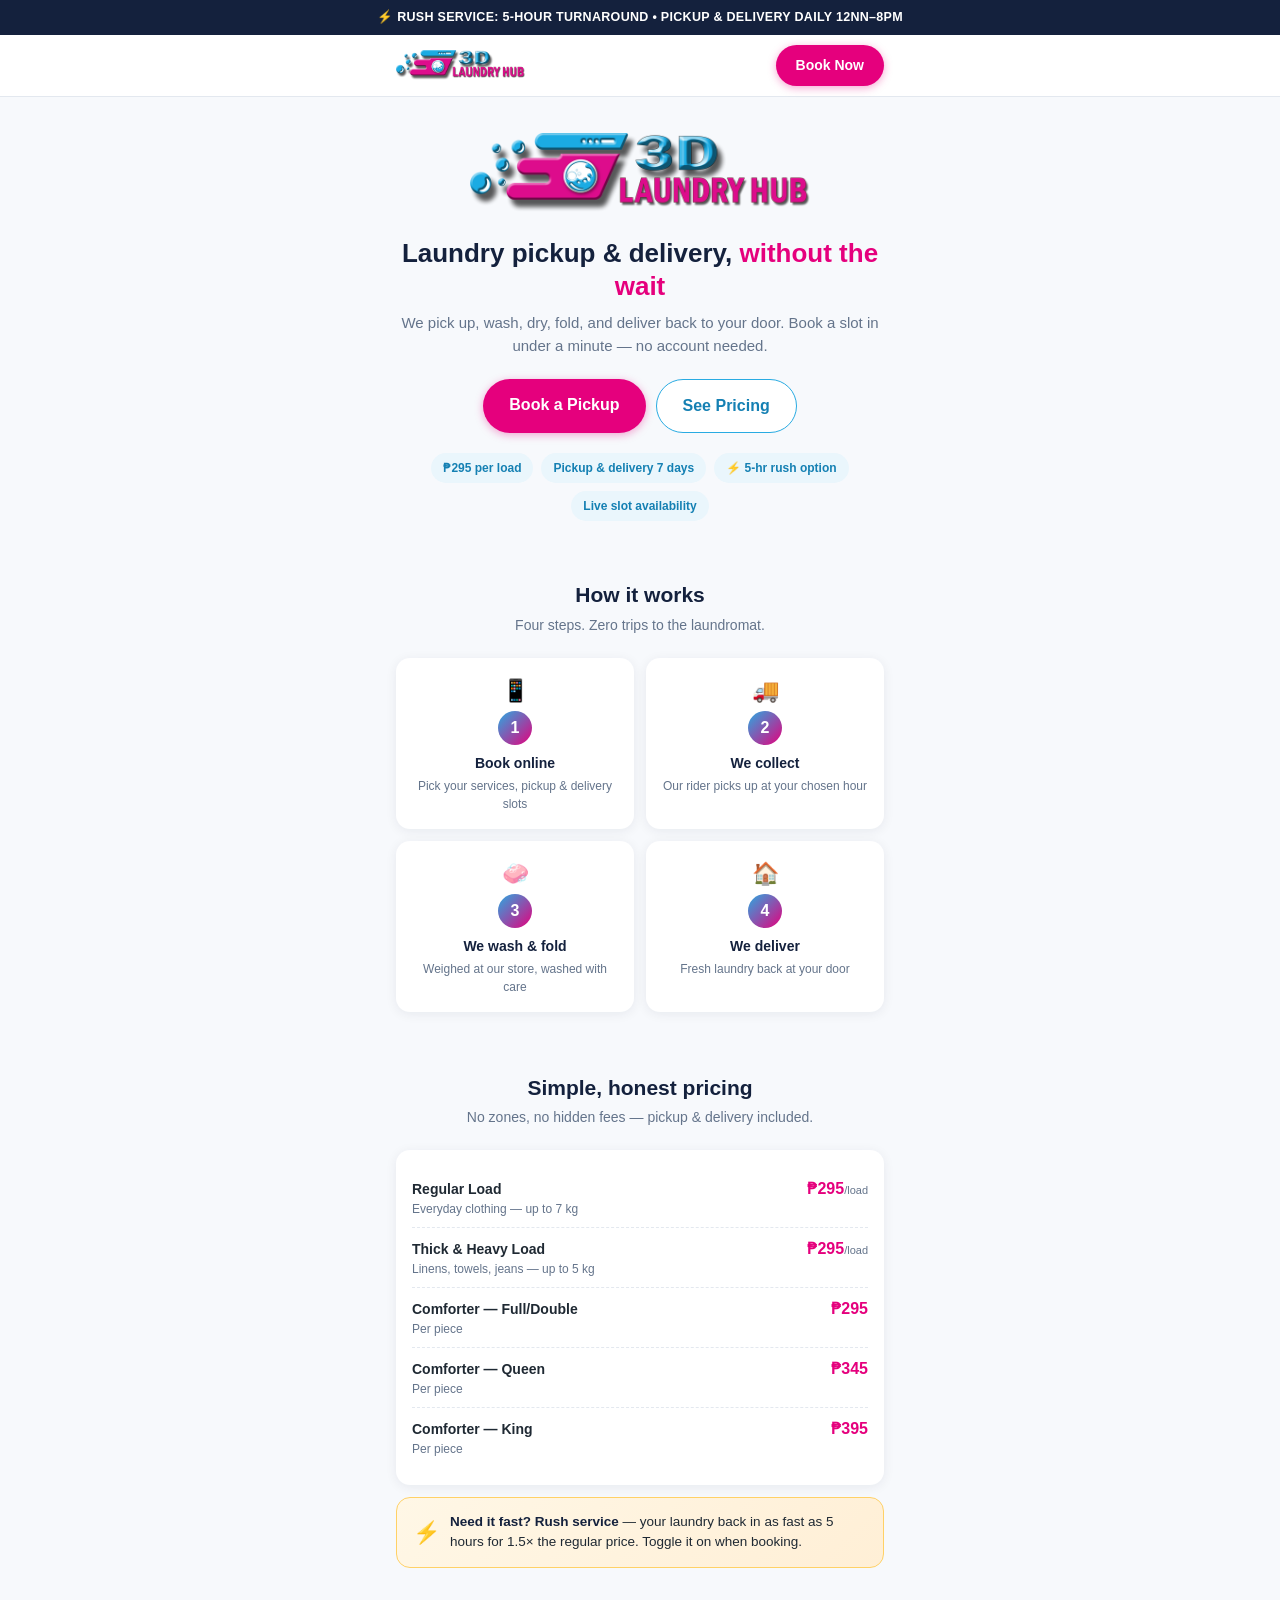
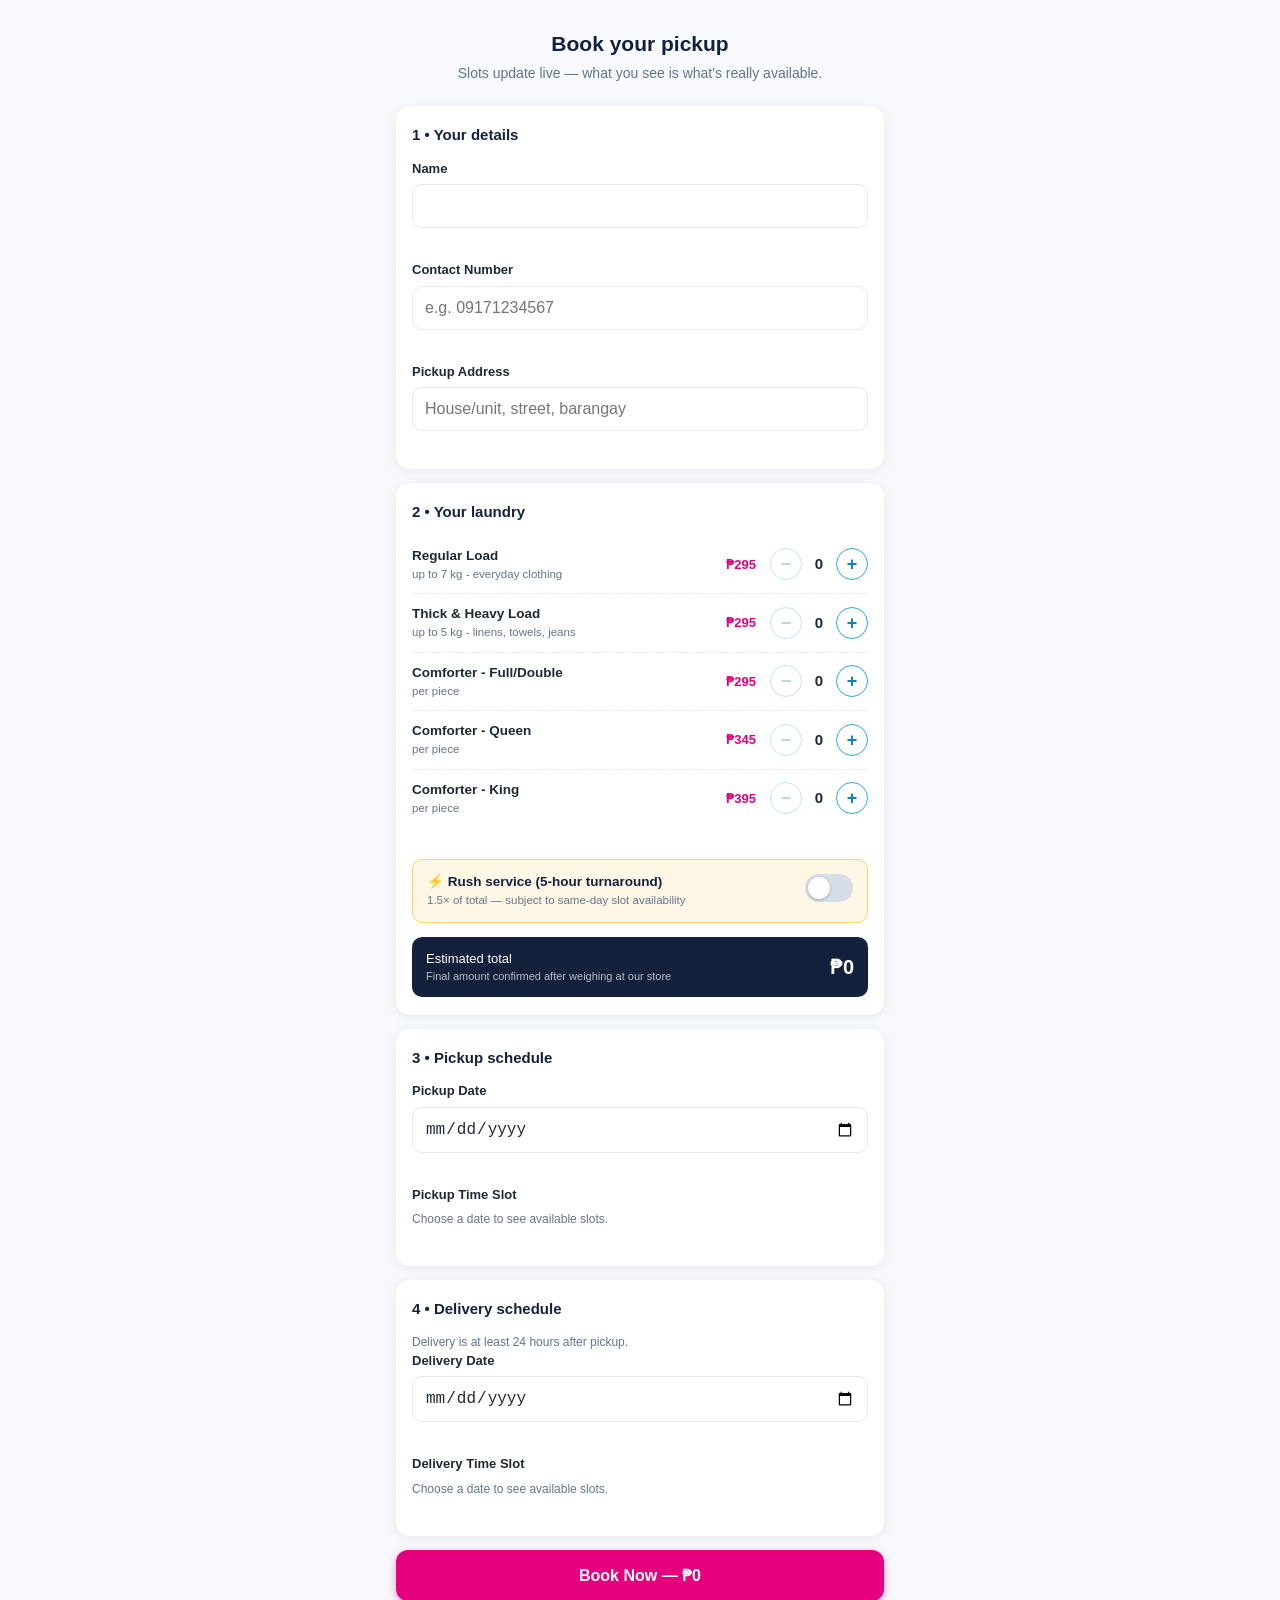
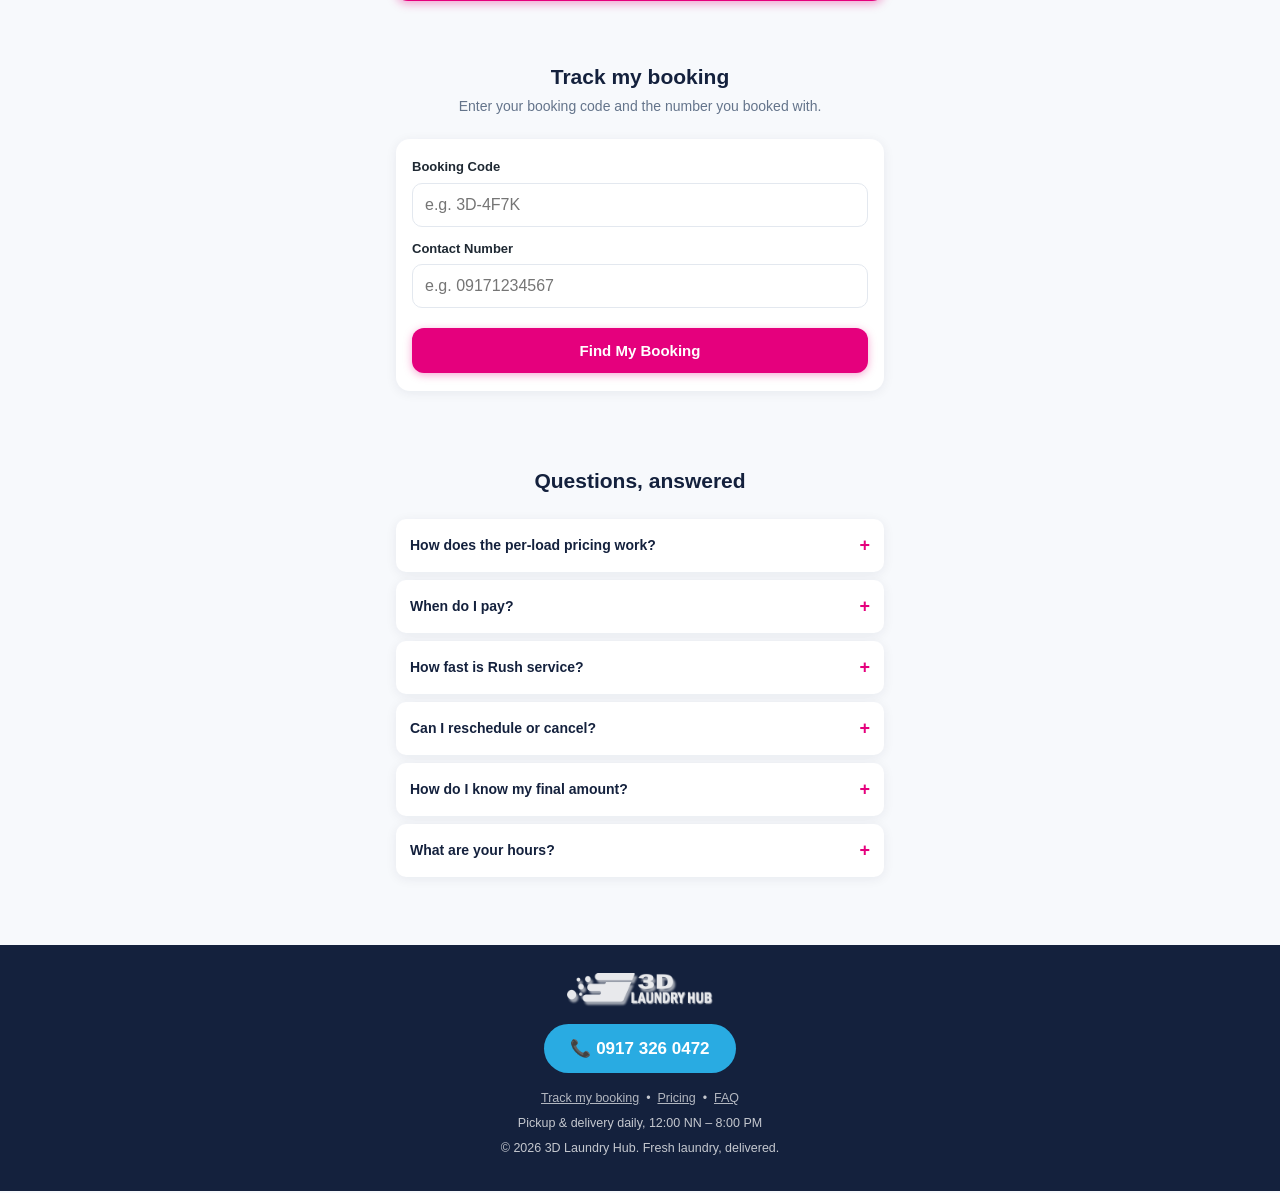
==== commit 636268ec: "Add files via upload" ====
--- a/index.html
+++ b/index.html
@@ -4,7 +4,7 @@
   <meta charset="utf-8">
   <meta name="viewport" content="width=device-width, initial-scale=1">
   <title>3D Laundry Hub - Laundry Pickup & Delivery | Book Online</title>
-  <meta name="description" content="Book laundry pickup & delivery online. Wash, dry & fold from P295/load. Rush 5-hour service available. Open 10AM-7PM daily.">
+  <meta name="description" content="Book laundry pickup & delivery online. Wash, dry & fold from P295/load. Rush 5-hour service available. Pickup and delivery daily, 12NN-8PM.">
   <link rel="icon" type="image/png" href="icon.png">
   <link rel="apple-touch-icon" href="icon.png">
   <style>
@@ -412,7 +412,7 @@
 </head>
 <body>
 
-  <div class="promo"><span class="zap">&#9889;</span> RUSH SERVICE: 5-HOUR TURNAROUND &bull; OPEN DAILY 10AM&ndash;7PM</div>
+  <div class="promo"><span class="zap">&#9889;</span> RUSH SERVICE: 5-HOUR TURNAROUND &bull; PICKUP &amp; DELIVERY DAILY 12NN&ndash;8PM</div>
 
   <header class="site-header">
     <div class="bar">
@@ -433,7 +433,7 @@
       </div>
       <div class="badges">
         <span class="badge">&#8369;295 per load</span>
-        <span class="badge">Open 7 days</span>
+        <span class="badge">Pickup &amp; delivery 7 days</span>
         <span class="badge">&#9889; 5-hr rush option</span>
         <span class="badge">Live slot availability</span>
       </div>
@@ -445,7 +445,7 @@
       <div class="steps">
         <div class="step"><span class="emoji">&#128241;</span><div class="num">1</div><h3>Book online</h3><p>Pick your services, pickup &amp; delivery slots</p></div>
         <div class="step"><span class="emoji">&#128666;</span><div class="num">2</div><h3>We collect</h3><p>Our rider picks up at your chosen hour</p></div>
-        <div class="step"><span class="emoji">&#129532;</span><div class="num">3</div><h3>We wash &amp; fold</h3><p>Weighed with you, washed with care</p></div>
+        <div class="step"><span class="emoji">&#129532;</span><div class="num">3</div><h3>We wash &amp; fold</h3><p>Weighed at our store, washed with care</p></div>
         <div class="step"><span class="emoji">&#127968;</span><div class="num">4</div><h3>We deliver</h3><p>Fresh laundry back at your door</p></div>
       </div>
     </section>
@@ -510,7 +510,7 @@
             <label class="switch"><input type="checkbox" id="rushToggle"><span class="slider"></span></label>
           </div>
           <div class="total-bar">
-            <div class="lbl">Estimated total<small>Final amount confirmed at weighing</small></div>
+            <div class="lbl">Estimated total<small>Final amount confirmed after weighing at our store</small></div>
             <div class="val" id="totalVal">&#8369;0</div>
           </div>
         </div>
@@ -553,10 +553,15 @@
           <div class="summary-row"><span class="label">Delivery</span><span class="value" id="confirmDelivery"></span></div>
           <div class="summary-row"><span class="label">Estimated Total</span><span class="value" id="confirmTotal"></span></div>
           <p style="font-size:12.5px;color:var(--muted);margin-top:14px;">
-            Final amount is confirmed after weighing at pickup.
-            Pay by cash or GCash upon verification &mdash; our rider will assist you.
+            We weigh your laundry at our store and contact you to confirm the final amount.
+            Once it's confirmed, pay by GCash or pay the rider in cash on delivery.
           </p>
-          <a href="#track" class="btn btn-ghost" style="width:100%;padding:12px;border-radius:12px;font-size:14px;box-sizing:border-box;">Track this booking</a>
+          <details style="box-shadow:none;border:1px solid var(--border);margin-top:4px;">
+            <summary>Pay via GCash</summary>
+            <img src="gcash.png" alt="GCash payment QR for 3D Laundry" style="width:100%;max-width:300px;border-radius:10px;display:block;margin:0 auto 10px;">
+            <p style="text-align:center;">Scan with your GCash app once your final amount is confirmed. Transfer fees may apply.</p>
+          </details>
+          <a href="#track" class="btn btn-ghost" style="width:100%;padding:12px;border-radius:12px;font-size:14px;box-sizing:border-box;margin-top:8px;">Track this booking</a>
         </div>
       </div>
     </section>
@@ -584,6 +589,11 @@
         <div class="summary-row"><span class="label" id="tbAmountLabel">Amount</span><span class="value" id="tbAmount"></span></div>
         <div class="summary-row"><span class="label">Payment</span><span class="value" id="tbPayment"></span></div>
         <div class="slot-hint" id="tbAmountNote"></div>
+        <div id="tbGcash" style="display:none;margin-top:12px;text-align:center;background:#eaf6fc;border-radius:12px;padding:14px;">
+          <div style="font-size:13.5px;font-weight:700;color:var(--navy);margin-bottom:8px;">Pay your confirmed amount via GCash</div>
+          <img src="gcash.png" alt="GCash payment QR for 3D Laundry" style="width:100%;max-width:280px;border-radius:10px;">
+          <div class="slot-hint">Scan with your GCash app. Transfer fees may apply.<br>Prefer cash? Pay the rider on delivery.</div>
+        </div>
         <div id="tbActions" style="display:none;margin-top:14px;">
           <button type="button" id="tbReschedBtn" class="btn btn-ghost" style="width:100%;padding:12px;border-radius:12px;font-size:14px;margin-bottom:8px;">Reschedule</button>
           <button type="button" id="tbCancelBtn" class="btn" style="width:100%;padding:12px;border-radius:12px;font-size:14px;background:#fdeceb;color:var(--err);border:1.5px solid #f6c7c3;">Cancel this booking</button>
@@ -611,15 +621,15 @@
       <p class="section-sub"></p>
       <details>
         <summary>How does the per-load pricing work?</summary>
-        <p>One load is up to 7 kg of regular clothing, or up to 5 kg of thick and heavy items (linens, towels, jeans). We weigh with a digital scale at pickup, in front of you, so the final price is transparent.</p>
+        <p>One load is up to 7 kg of regular clothing, or up to 5 kg of thick and heavy items (linens, towels, jeans). We weigh your laundry at our store and contact you to confirm the final price.</p>
       </details>
       <details>
         <summary>When do I pay?</summary>
-        <p>After weighing and verification. Pay by cash or GCash &mdash; whichever is easier for you.</p>
+        <p>After we weigh your laundry and confirm the final amount with you. Pay by cash or GCash &mdash; whichever is easier for you.</p>
       </details>
       <details>
         <summary>How fast is Rush service?</summary>
-        <p>As fast as 5 hours from pickup, at 1.5&times; the regular price. Book an early slot (10AM&ndash;1PM pickup) to get same-day delivery.</p>
+        <p>As fast as 5 hours from pickup, at 1.5&times; the regular price. Book the 12&ndash;1PM, 1&ndash;2PM or 2&ndash;3PM pickup slot for same-day delivery, subject to slot availability.</p>
       </details>
       <details>
         <summary>Can I reschedule or cancel?</summary>
@@ -627,11 +637,11 @@
       </details>
       <details>
         <summary>How do I know my final amount?</summary>
-        <p>After we weigh your laundry at pickup, the confirmed amount appears in <a href="#track">Track my booking</a> &mdash; look for the green &ldquo;Final Amount&rdquo;. Until then you'll see your booking estimate.</p>
+        <p>After we weigh your laundry at our store, we contact you, and the confirmed amount appears in <a href="#track">Track my booking</a> &mdash; look for the green &ldquo;Final Amount&rdquo;. Until then you'll see your booking estimate.</p>
       </details>
       <details>
         <summary>What are your hours?</summary>
-        <p>We pick up and deliver every day, 10:00 AM to 7:00 PM, in one-hour slots you choose at booking.</p>
+        <p>We pick up and deliver every day, 12:00 NN to 8:00 PM, in one-hour slots you choose at booking.</p>
       </details>
     </section>
 
@@ -642,7 +652,7 @@
     <br>
     <a class="phone" href="tel:09173260472">&#128222; 0917 326 0472</a>
     <p><a href="#track" style="color:#fff;opacity:0.9;">Track my booking</a> &nbsp;&bull;&nbsp; <a href="#pricing" style="color:#fff;opacity:0.9;">Pricing</a> &nbsp;&bull;&nbsp; <a href="#faq" style="color:#fff;opacity:0.9;">FAQ</a></p>
-    <p>Open daily 10:00 AM &ndash; 7:00 PM</p>
+    <p>Pickup &amp; delivery daily, 12:00 NN &ndash; 8:00 PM</p>
     <p>&copy; 2026 3D Laundry Hub. Fresh laundry, delivered.</p>
   </footer>
 
@@ -651,11 +661,11 @@
     var API_URL = 'https://script.google.com/macros/s/AKfycby7YtYUymMwzkfJgc5pxge6_zR0FR2Ddfw6ndvMZjZe4oZKZ6F4SxJYLEiwTMeZkJSp/exec';
 
     var SLOT_LABELS = [
-      '10:00 AM - 11:00 AM', '11:00 AM - 12:00 PM', '12:00 PM - 1:00 PM',
-      '1:00 PM - 2:00 PM', '2:00 PM - 3:00 PM', '3:00 PM - 4:00 PM',
-      '4:00 PM - 5:00 PM', '5:00 PM - 6:00 PM', '6:00 PM - 7:00 PM'
+      '12:00 PM - 1:00 PM', '1:00 PM - 2:00 PM', '2:00 PM - 3:00 PM',
+      '3:00 PM - 4:00 PM', '4:00 PM - 5:00 PM', '5:00 PM - 6:00 PM',
+      '6:00 PM - 7:00 PM', '7:00 PM - 8:00 PM'
     ];
-    var SLOT_START_HOUR = 10; // slot i starts at (10 + i):00
+    var SLOT_START_HOUR = 12; // slot i starts at (12 + i):00
 
     var SERVICES = [
       { id: 'load_regular', name: 'Regular Load', desc: 'up to 7 kg - everyday clothing', price: 295, unit: 'load' },
@@ -1010,9 +1020,12 @@
         document.getElementById('tbAmountLabel').textContent = 'Estimated Amount';
         amountEl.textContent = b.estimatedTotal !== null ? peso(b.estimatedTotal) : 'To be confirmed';
         amountEl.style.color = '';
-        note.textContent = 'Final amount will appear here after weighing at pickup.';
+        note.textContent = 'Final amount will appear here after weighing at our store.';
       }
       document.getElementById('tbPayment').textContent = b.payment;
+      // Show the GCash panel exactly when payment is due: amount confirmed, still unpaid, not cancelled
+      document.getElementById('tbGcash').style.display =
+        (b.finalAmount !== null && b.payment === 'Unpaid' && b.status !== 'Cancelled') ? 'block' : 'none';
       document.getElementById('tbActions').style.display = b.canModify ? 'block' : 'none';
       document.getElementById('tbLocked').style.display =
         (!b.canModify && b.status !== 'Cancelled' && b.status !== 'Delivered') ? 'block' : 'none';
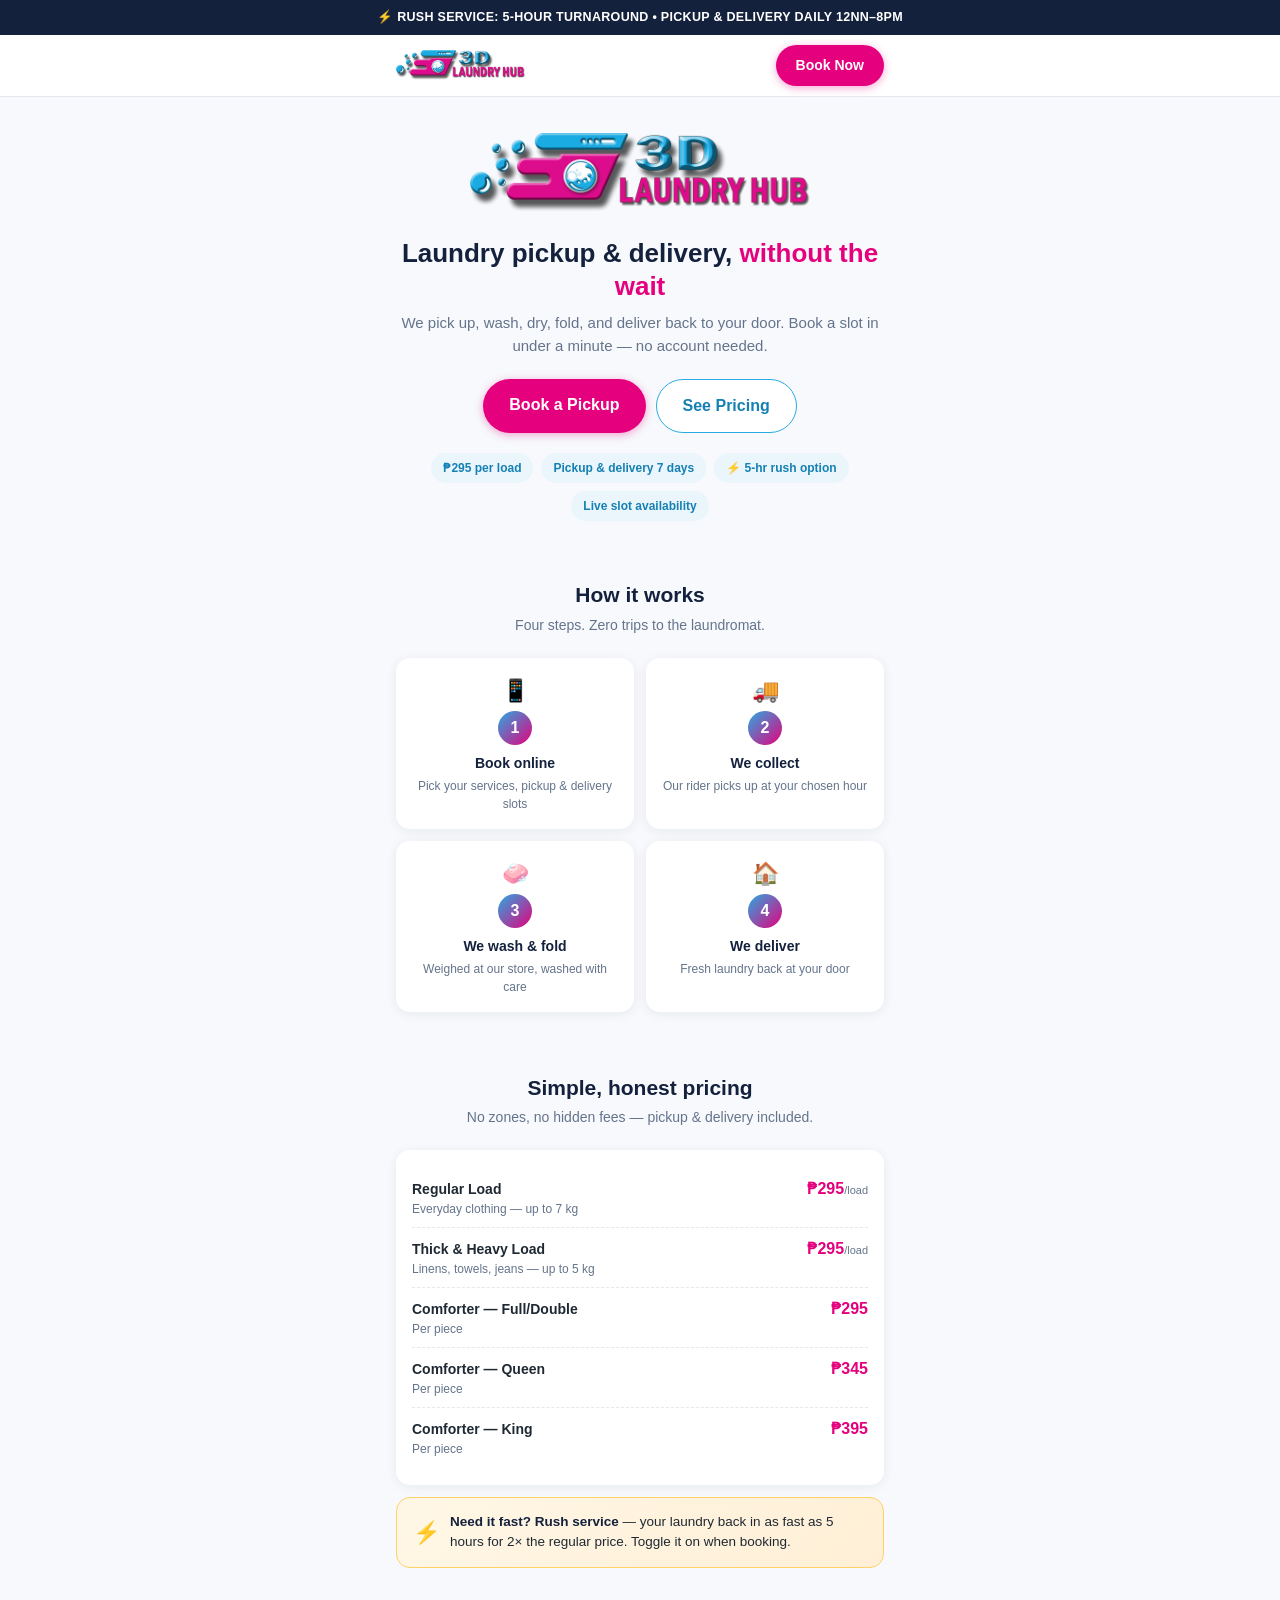
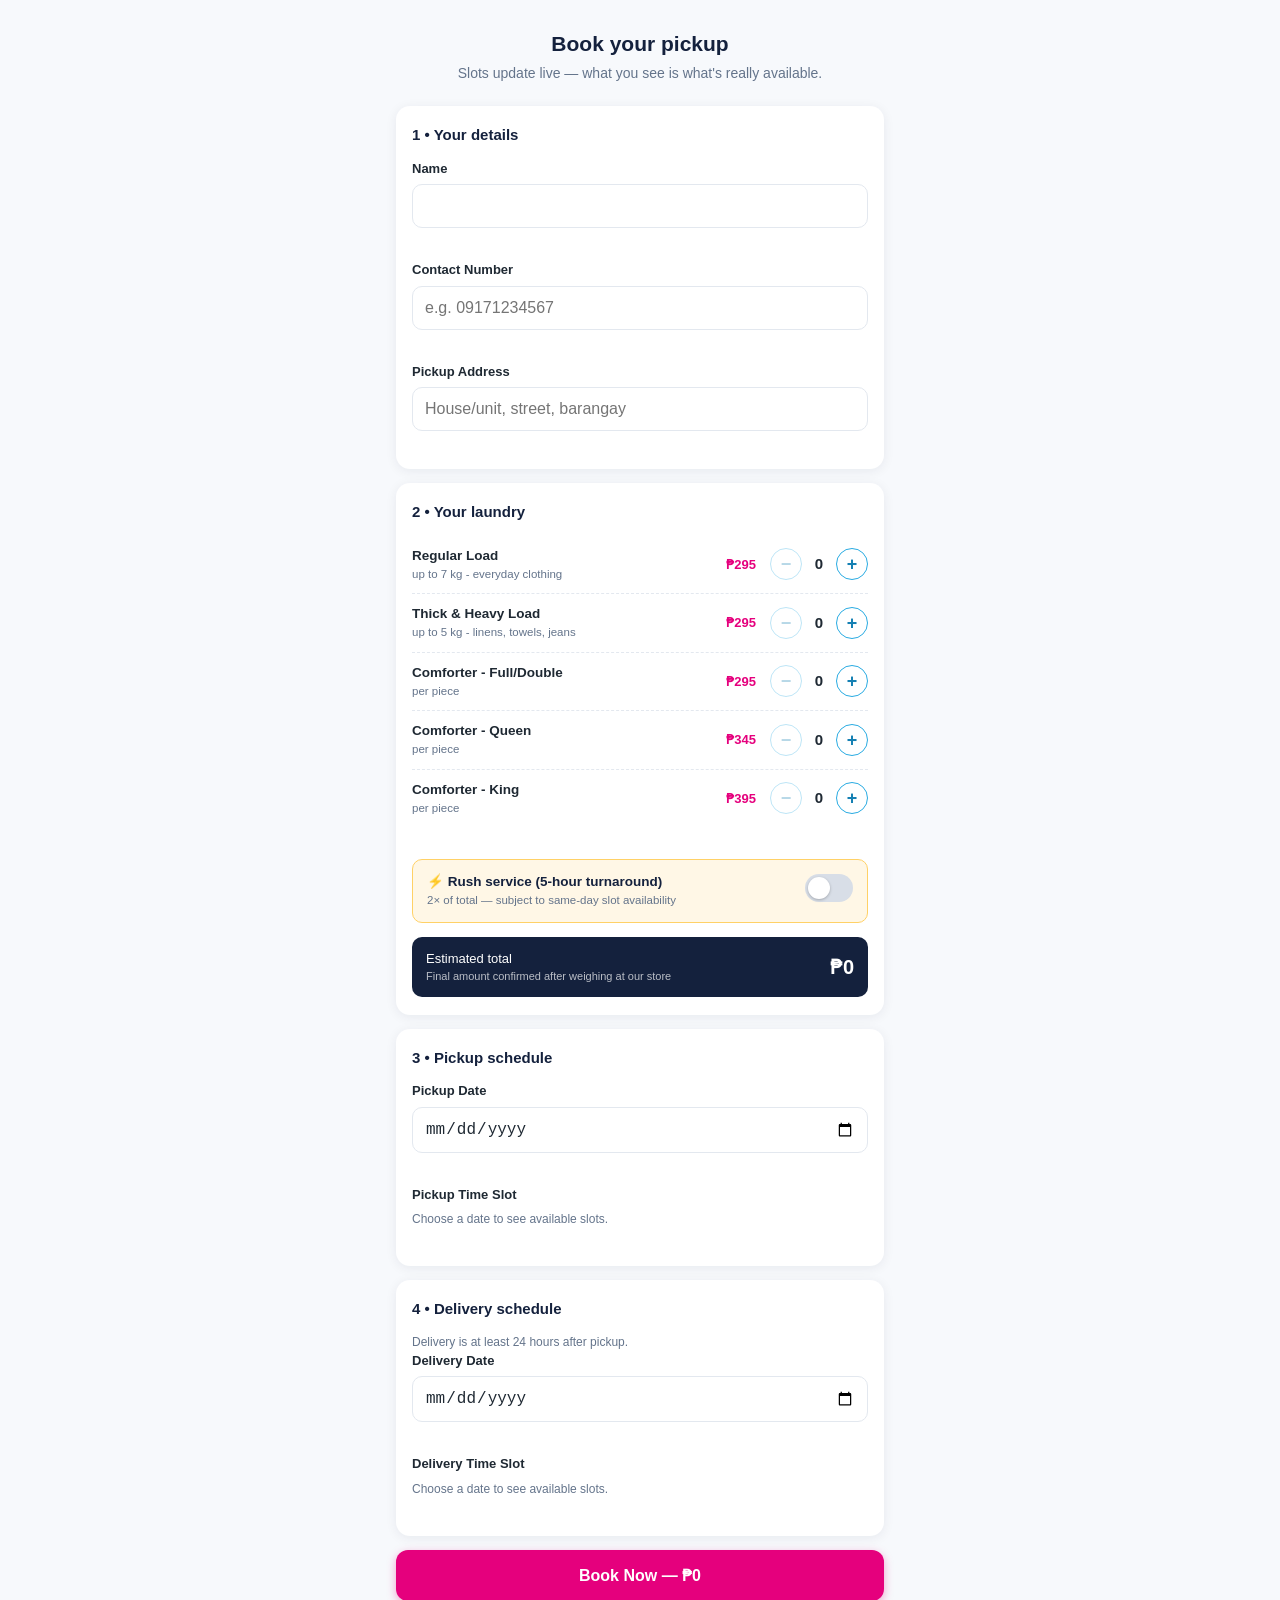
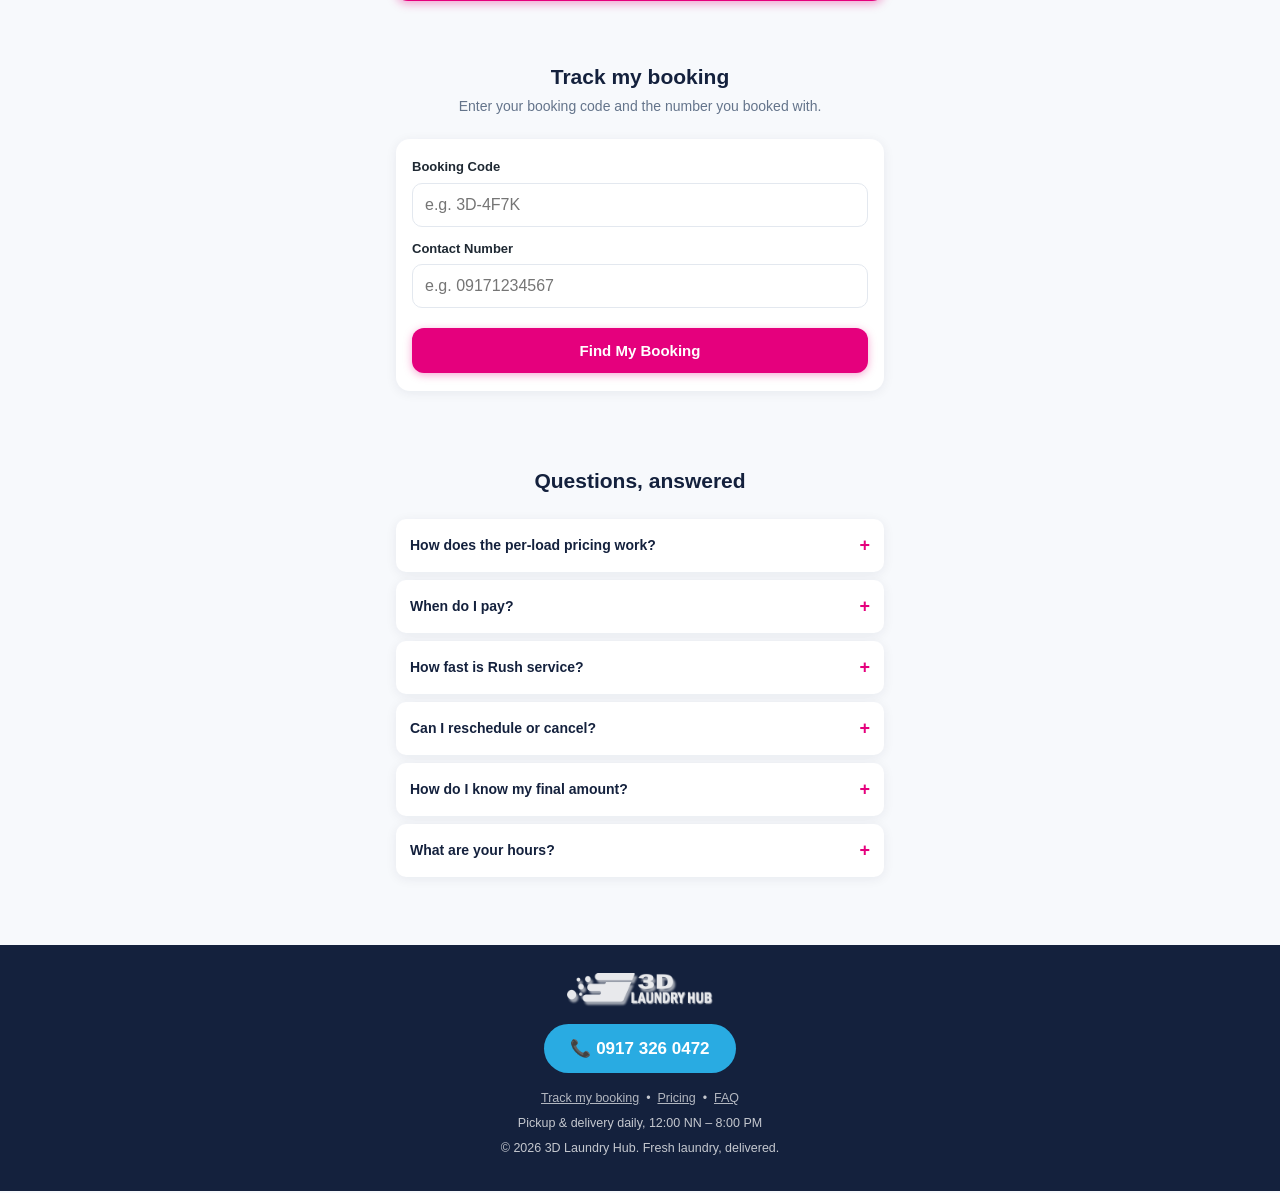
==== commit c46bd3bb: "Add files via upload Rush fee 2x" ====
--- a/index.html
+++ b/index.html
@@ -477,7 +477,7 @@
       </div>
       <div class="rush-banner">
         <span class="icon">&#9889;</span>
-        <div><b>Need it fast? Rush service</b> &mdash; your laundry back in as fast as 5 hours for 1.5&times; the regular price. Toggle it on when booking.</div>
+        <div><b>Need it fast? Rush service</b> &mdash; your laundry back in as fast as 5 hours for 2&times; the regular price. Toggle it on when booking.</div>
       </div>
     </section>
 
@@ -506,7 +506,7 @@
           <div id="services"></div>
           <div class="error-text" id="err-services"></div>
           <div class="rush-toggle">
-            <div class="t">&#9889; Rush service (5-hour turnaround)<small>1.5&times; of total &mdash; subject to same-day slot availability</small></div>
+            <div class="t">&#9889; Rush service (5-hour turnaround)<small>2&times; of total &mdash; subject to same-day slot availability</small></div>
             <label class="switch"><input type="checkbox" id="rushToggle"><span class="slider"></span></label>
           </div>
           <div class="total-bar">
@@ -629,7 +629,7 @@
       </details>
       <details>
         <summary>How fast is Rush service?</summary>
-        <p>As fast as 5 hours from pickup, at 1.5&times; the regular price. Book the 12&ndash;1PM, 1&ndash;2PM or 2&ndash;3PM pickup slot for same-day delivery, subject to slot availability.</p>
+        <p>As fast as 5 hours from pickup, at 2&times; the regular price. Book the 12&ndash;1PM, 1&ndash;2PM or 2&ndash;3PM pickup slot for same-day delivery, subject to slot availability.</p>
       </details>
       <details>
         <summary>Can I reschedule or cancel?</summary>
@@ -674,7 +674,7 @@
       { id: 'comforter_queen', name: 'Comforter - Queen', desc: 'per piece', price: 345, unit: 'pc' },
       { id: 'comforter_king', name: 'Comforter - King', desc: 'per piece', price: 395, unit: 'pc' }
     ];
-    var RUSH_MULTIPLIER = 1.5;
+    var RUSH_MULTIPLIER = 2;
     var NORMAL_GAP_HOURS = 24;
     var RUSH_GAP_HOURS = 5;
 
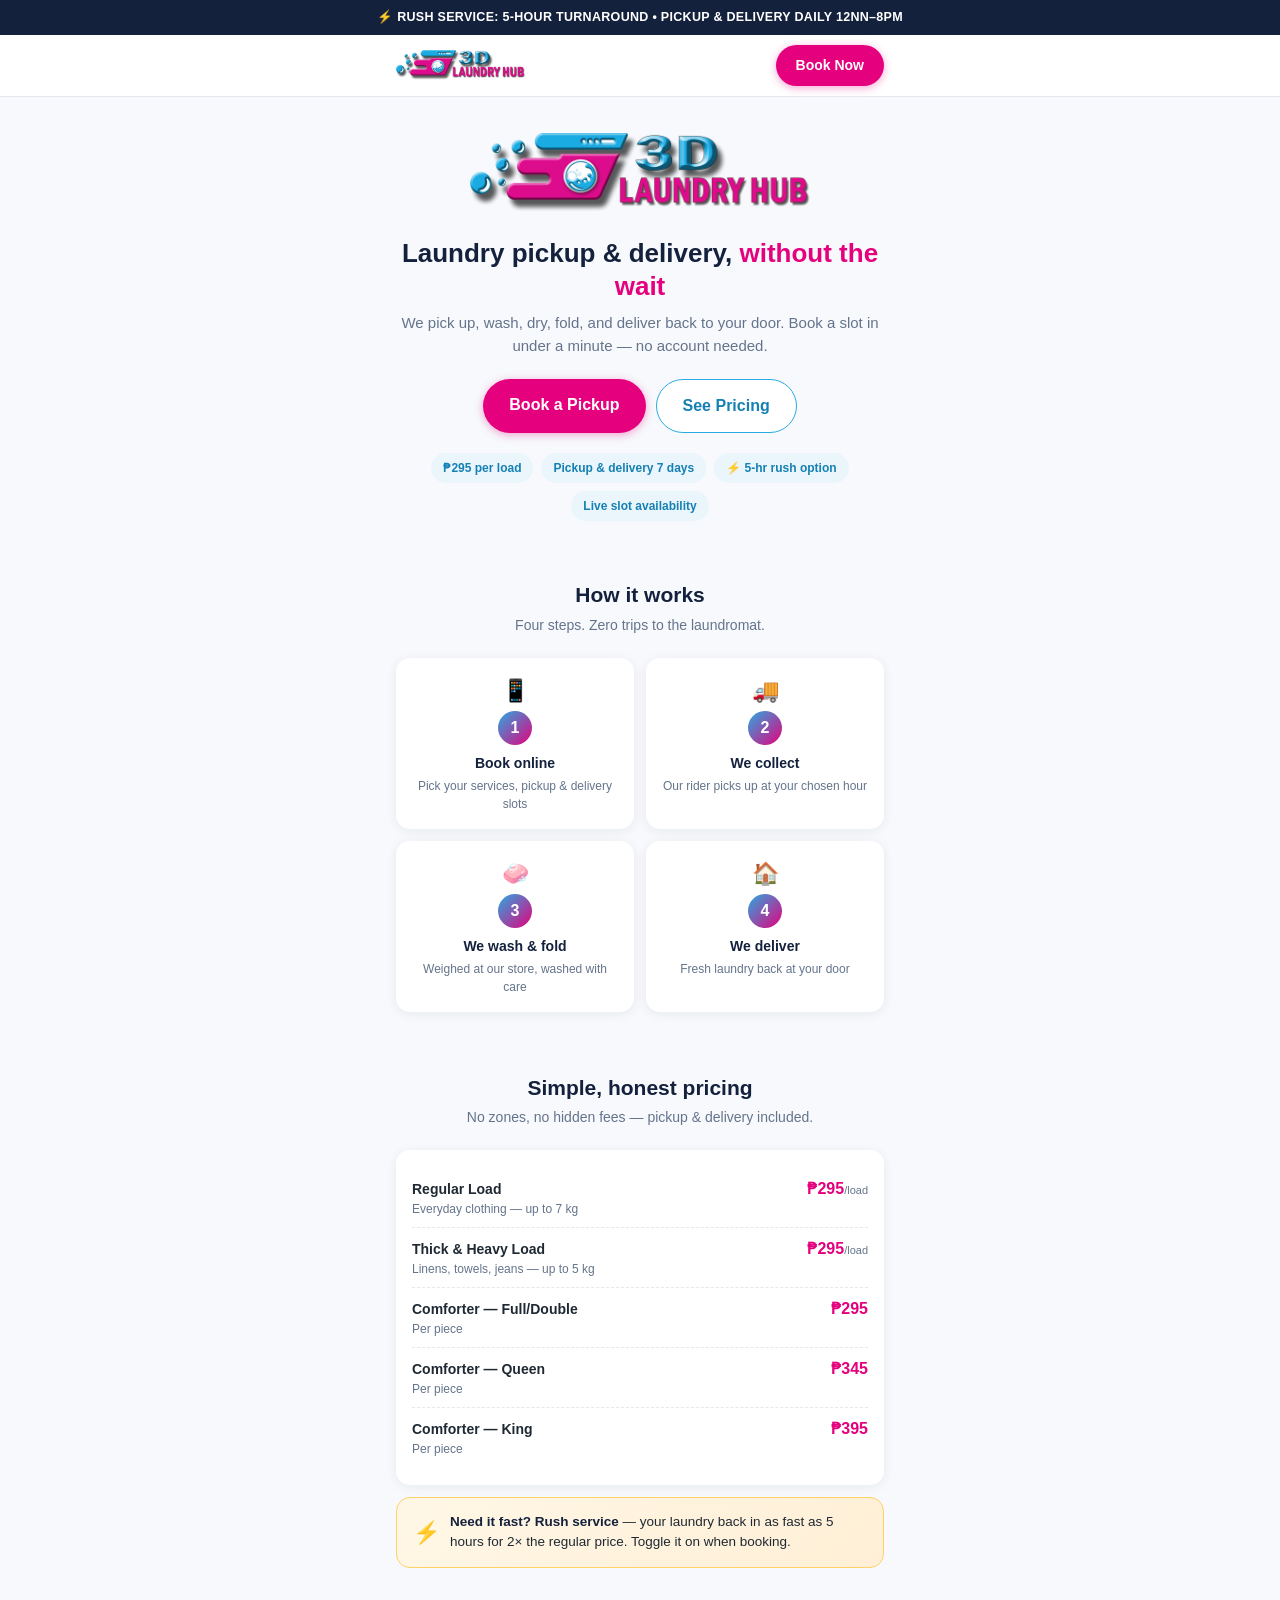
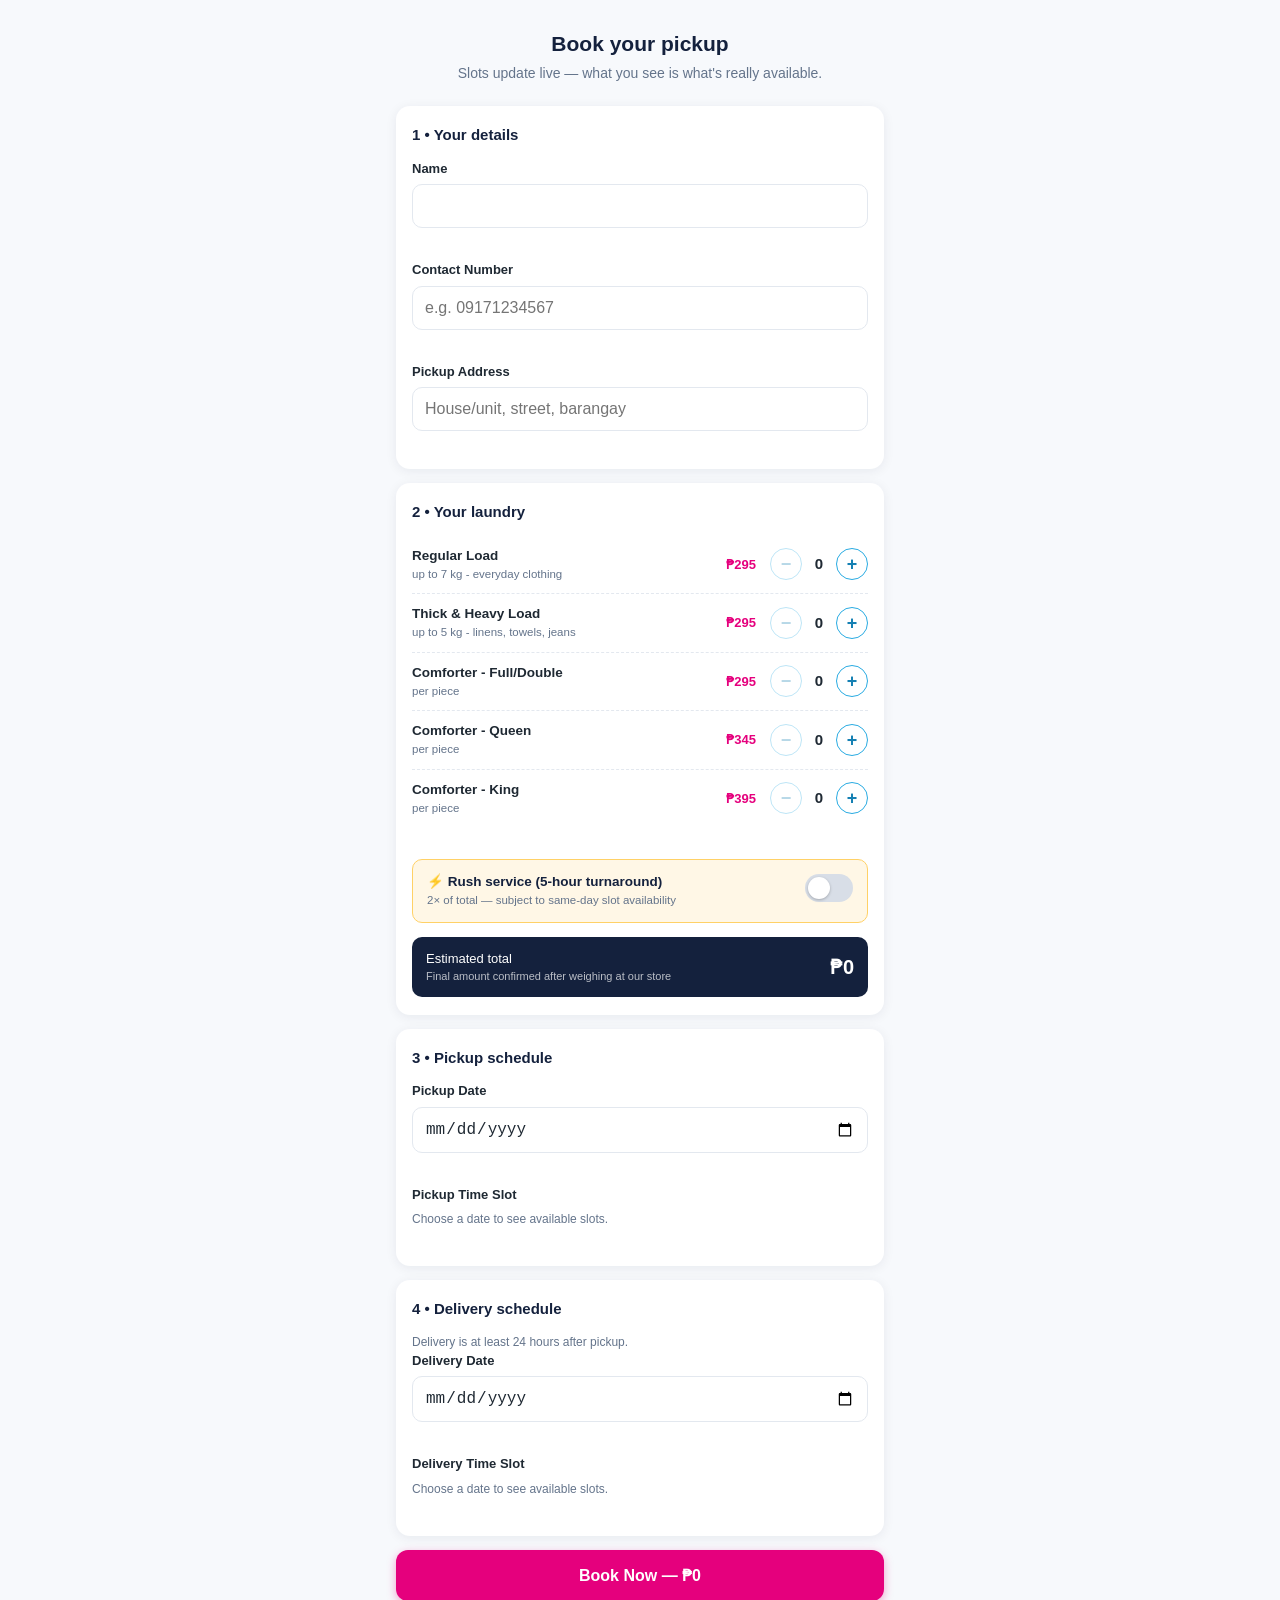
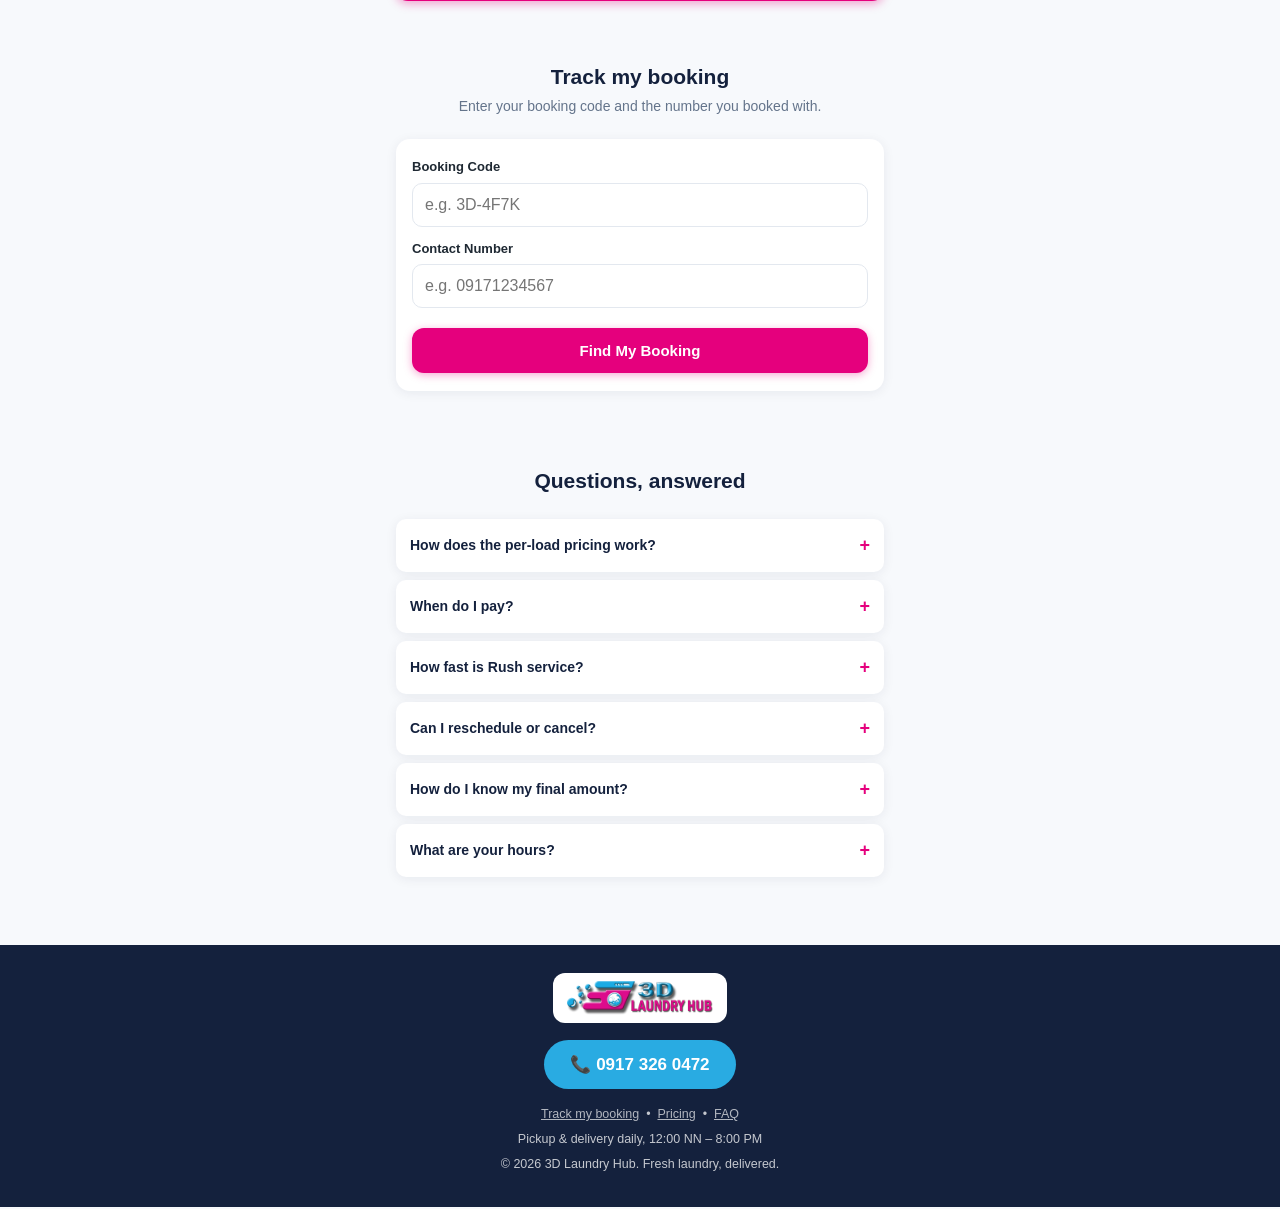
==== commit 55100a7b: "Add files via upload" ====
--- a/index.html
+++ b/index.html
@@ -648,7 +648,7 @@
   </div>
 
   <footer>
-    <img src="logo.png" alt="3D Laundry Hub" style="height:34px;filter:brightness(0) invert(1);opacity:0.9;">
+    <span style="display:inline-block;background:#fff;border-radius:12px;padding:8px 14px;"><img src="logo.png" alt="3D Laundry Hub" style="height:34px;display:block;"></span>
     <br>
     <a class="phone" href="tel:09173260472">&#128222; 0917 326 0472</a>
     <p><a href="#track" style="color:#fff;opacity:0.9;">Track my booking</a> &nbsp;&bull;&nbsp; <a href="#pricing" style="color:#fff;opacity:0.9;">Pricing</a> &nbsp;&bull;&nbsp; <a href="#faq" style="color:#fff;opacity:0.9;">FAQ</a></p>
